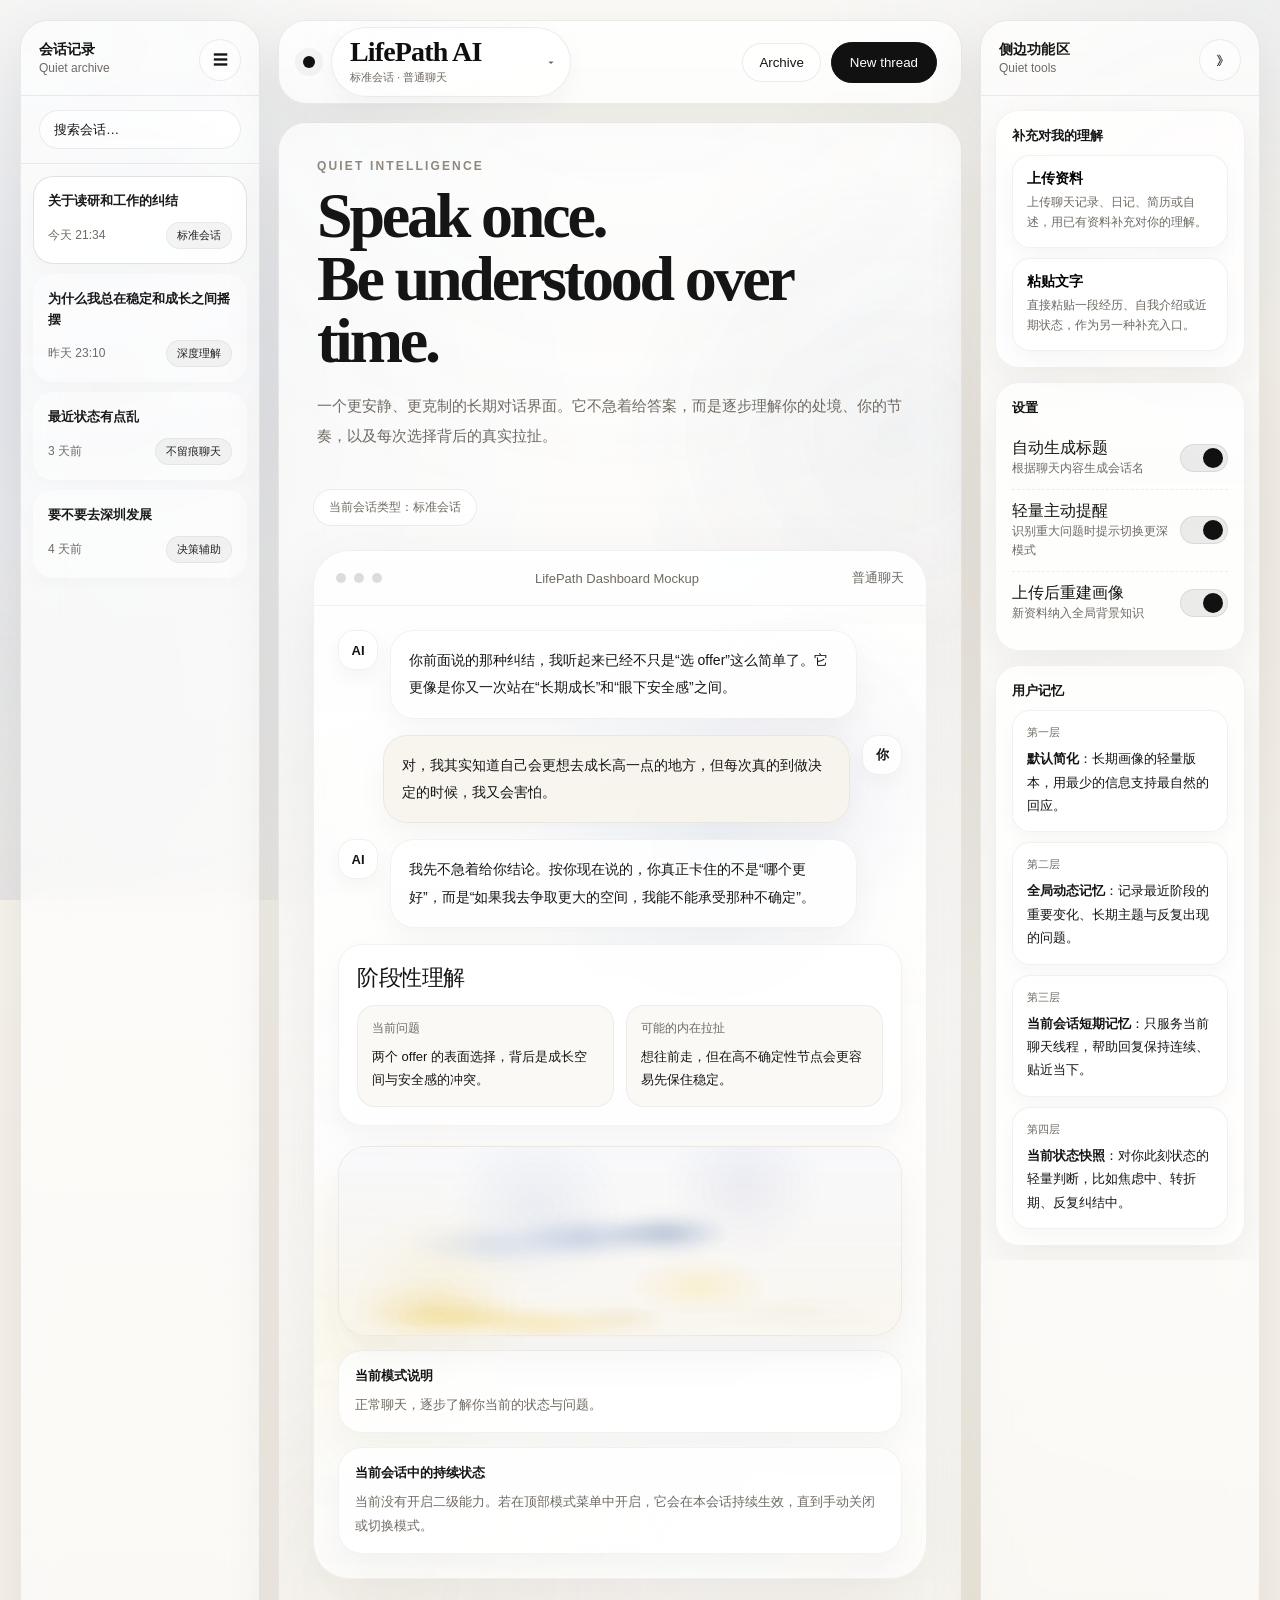
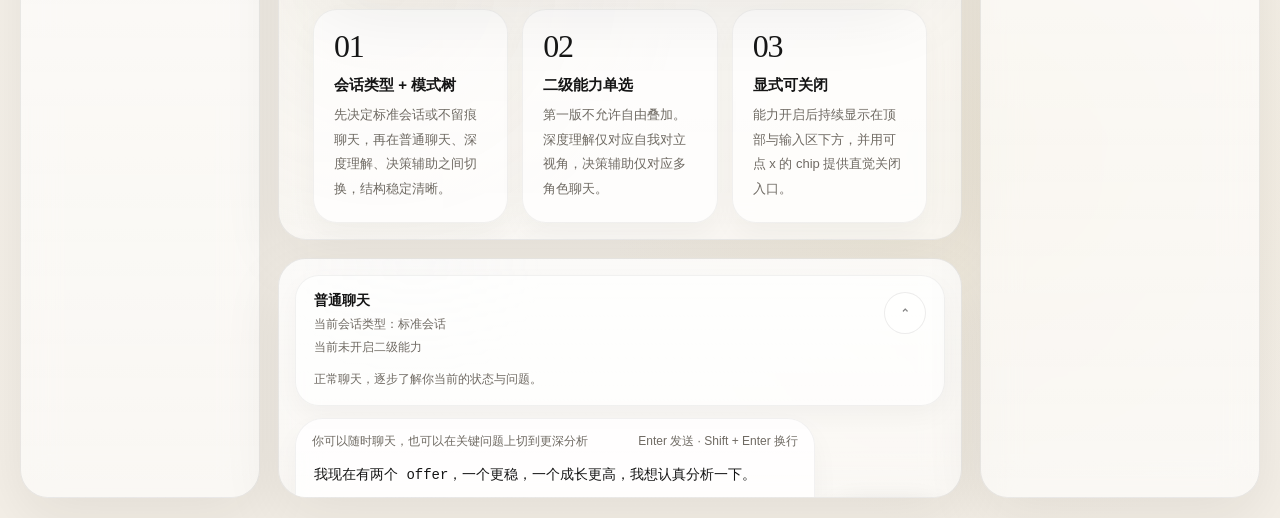
==== app/frontend/index.html @ a5a2caa4 "Initial commit" ====
<!DOCTYPE html>
<html lang="zh-CN">
<head>
  <meta charset="UTF-8" />
  <meta name="viewport" content="width=device-width, initial-scale=1.0" />
  <title>LifePath AI</title>
  <style>
    :root {
      --bg: #f7f4ee;
      --panel: rgba(255,255,255,0.74);
      --panel-strong: rgba(255,255,255,0.9);
      --line: rgba(24,24,24,0.08);
      --line-2: rgba(24,24,24,0.14);
      --text: #151515;
      --muted: #6f6a63;
      --muted-2: #8f887e;
      --shadow: 0 20px 60px rgba(28,22,13,0.08);
      --card-shadow: 0 14px 40px rgba(35,27,18,0.06);
      --radius-xl: 28px;
      --radius-lg: 22px;
      --radius-md: 18px;
      --maxw: 1440px;
    }
    * { box-sizing: border-box; }
    html, body {
      margin: 0;
      min-height: 100%;
      color: var(--text);
      background:
        radial-gradient(circle at 8% 18%, rgba(189, 198, 222, 0.42), transparent 24%),
        radial-gradient(circle at 84% 24%, rgba(214, 202, 186, 0.36), transparent 26%),
        radial-gradient(circle at 78% 82%, rgba(229, 213, 165, 0.18), transparent 20%),
        linear-gradient(180deg, #fbfaf7 0%, #f6f2eb 52%, #f4efe7 100%);
      font-family: Inter, "PingFang SC", "Microsoft YaHei", sans-serif;
      -webkit-font-smoothing: antialiased;
      text-rendering: optimizeLegibility;
    }
    body::before {
      content: "";
      position: fixed;
      inset: 0;
      pointer-events: none;
      background:
        radial-gradient(ellipse at left bottom, rgba(113, 132, 170, 0.12), transparent 30%),
        radial-gradient(ellipse at right top, rgba(144, 157, 181, 0.12), transparent 28%);
      z-index: 0;
    }
    .page {
      position: relative;
      z-index: 1;
      max-width: var(--maxw);
      margin: 0 auto;
      padding: 20px;
    }
    .app-shell {
      min-height: calc(100vh - 40px);
      display: grid;
      grid-template-columns: 270px minmax(0, 1fr) 320px;
      grid-template-rows: 84px minmax(0, 1fr) 240px;
      grid-template-areas:
        "left top right"
        "left main right"
        "left bottom right";
      gap: 18px;
      transition: filter 0.28s ease, transform 0.28s ease;
    }
    .app-shell.blurred {
      filter: blur(8px) saturate(0.95);
      transform: scale(0.992);
      pointer-events: none;
      user-select: none;
    }
    .panel {
      background: var(--panel);
      border: 1px solid var(--line);
      border-radius: var(--radius-xl);
      box-shadow: var(--shadow);
      backdrop-filter: blur(18px);
      -webkit-backdrop-filter: blur(18px);
      overflow: hidden;
    }
    .topbar {
      grid-area: top;
      display: flex;
      align-items: center;
      justify-content: space-between;
      padding: 0 24px;
      background:
        linear-gradient(180deg, rgba(255,255,255,0.82), rgba(255,255,255,0.64)),
        radial-gradient(circle at 20% 0%, rgba(203, 213, 231, 0.18), transparent 24%);
      overflow: visible;
    }
    .brand-wrap {
      display: flex;
      align-items: center;
      gap: 16px;
      min-width: 0;
    }
    .brand-dot {
      width: 12px;
      height: 12px;
      border-radius: 999px;
      background: #101010;
      box-shadow: 0 0 0 8px rgba(17,17,17,0.04);
      flex: 0 0 auto;
    }
    .header-actions {
      display: flex;
      align-items: center;
      gap: 10px;
    }
    .ghost-btn, .solid-btn, .icon-btn, .secondary-btn, .chip-btn, .type-btn {
      border: 1px solid var(--line);
      background: rgba(255,255,255,0.5);
      color: var(--text);
      border-radius: 999px;
      cursor: pointer;
      transition: 0.18s ease;
    }
    .ghost-btn:hover, .solid-btn:hover, .icon-btn:hover, .secondary-btn:hover, .chip-btn:hover, .type-btn:hover {
      transform: translateY(-1px);
      background: rgba(255,255,255,0.75);
      border-color: var(--line-2);
    }
    .ghost-btn, .secondary-btn { padding: 11px 16px; }
    .solid-btn {
      padding: 12px 18px;
      background: #111;
      color: #fff;
      border-color: #111;
    }
    .solid-btn:hover { background: #202020; border-color: #202020; }
    .icon-btn {
      width: 42px;
      height: 42px;
      font-size: 15px;
      display: inline-grid;
      place-items: center;
    }
    .mode-dropdown { position: relative; }
    .mode-trigger {
      min-width: 240px;
      max-width: 340px;
      min-height: 50px;
      padding: 10px 16px 10px 18px;
      border: 1px solid var(--line);
      background: rgba(255,255,255,0.65);
      color: var(--text);
      border-radius: 999px;
      cursor: pointer;
      display: inline-flex;
      align-items: center;
      justify-content: space-between;
      gap: 12px;
      transition: 0.18s ease;
      box-shadow: 0 8px 24px rgba(40, 31, 19, 0.04);
    }
    .mode-trigger:hover {
      background: rgba(255,255,255,0.82);
      border-color: var(--line-2);
    }
    .mode-trigger-text { min-width: 0; text-align: left; }
    .mode-trigger-title {
      font-family: "Iowan Old Style", "Palatino Linotype", "Times New Roman", serif;
      font-size: 28px;
      line-height: 1;
      letter-spacing: -0.03em;
      font-weight: 600;
      color: #0f0f0f;
    }
    .mode-trigger-sub {
      font-size: 11px;
      line-height: 1.45;
      color: var(--muted);
      margin-top: 4px;
      white-space: nowrap;
      overflow: hidden;
      text-overflow: ellipsis;
      max-width: 250px;
    }
    .mode-trigger .arrow {
      font-size: 12px;
      color: var(--muted);
      transition: transform 0.18s ease;
      flex: 0 0 auto;
    }
    .mode-dropdown.open .mode-trigger .arrow { transform: rotate(180deg); }
    .mode-menu {
      position: absolute;
      top: calc(100% + 12px);
      left: 0;
      width: 460px;
      background: rgba(252, 250, 245, 0.98);
      border: 1px solid rgba(24,24,24,0.09);
      border-radius: 26px;
      box-shadow: 0 24px 70px rgba(30, 24, 17, 0.14);
      display: none;
      padding: 10px;
      z-index: 80;
      backdrop-filter: blur(18px);
      -webkit-backdrop-filter: blur(18px);
    }
    .mode-dropdown.open .mode-menu { display: block; }
    .mode-menu-label {
      font-size: 14px;
      color: var(--muted-2);
      padding: 12px 16px 8px 16px;
      font-weight: 600;
    }
    .type-switch {
      display: grid;
      grid-template-columns: 1fr 1fr;
      gap: 8px;
      padding: 0 8px 8px 8px;
    }
    .type-btn {
      text-align: left;
      padding: 12px 14px;
      border-radius: 18px;
      background: rgba(255,255,255,0.68);
    }
    .type-btn.active {
      background: rgba(17,17,17,0.06);
      border-color: rgba(17,17,17,0.1);
    }
    .type-btn-title {
      font-size: 14px;
      font-weight: 700;
      margin-bottom: 4px;
    }
    .type-btn-desc {
      font-size: 12px;
      line-height: 1.6;
      color: var(--muted);
    }
    .privacy-rule-card {
      margin: 0 8px 8px 8px;
      padding: 12px 14px;
      border-radius: 18px;
      border: 1px solid rgba(17,17,17,0.06);
      background: rgba(255,255,255,0.68);
      display: none;
    }
    .privacy-rule-card.show { display: block; }
    .privacy-rule-title {
      font-size: 13px;
      font-weight: 700;
      margin-bottom: 8px;
    }
    .privacy-rule-list {
      display: grid;
      gap: 6px;
      font-size: 12px;
      color: var(--muted);
      line-height: 1.7;
    }
    .mode-primary-item {
      position: relative;
      border-radius: 20px;
      transition: background 0.16s ease;
    }
    .mode-primary-row {
      width: 100%;
      text-align: left;
      padding: 14px 16px;
      border: none;
      background: transparent;
      border-radius: 20px;
      cursor: pointer;
      transition: 0.16s ease;
      position: relative;
    }
    .mode-primary-row:hover,
    .mode-primary-item.open > .mode-primary-row,
    .mode-primary-item:hover > .mode-primary-row {
      background: rgba(17,17,17,0.045);
    }
    .mode-primary-item.active > .mode-primary-row {
      background: rgba(17,17,17,0.055);
    }
    .mode-primary-title {
      font-size: 18px;
      line-height: 1.35;
      font-weight: 600;
      letter-spacing: -0.01em;
      padding-right: 36px;
    }
    .mode-primary-desc {
      font-size: 12px;
      color: var(--muted);
      margin-top: 4px;
      line-height: 1.6;
      max-width: 250px;
    }
    .submenu-caret {
      position: absolute;
      right: 16px;
      top: 24px;
      color: var(--muted);
      font-size: 12px;
    }
    .mode-primary-item.active.no-capability > .mode-primary-row::after {
      content: "✓";
      position: absolute;
      right: 16px;
      top: 18px;
      font-size: 18px;
      font-weight: 700;
      color: #111;
    }
    .mode-submenu {
      position: absolute;
      left: calc(100% + 10px);
      top: 0;
      width: 280px;
      background: rgba(252, 250, 245, 0.98);
      border: 1px solid rgba(24,24,24,0.09);
      border-radius: 22px;
      box-shadow: 0 24px 60px rgba(30, 24, 17, 0.12);
      padding: 8px;
      display: none;
      z-index: 90;
    }
    .mode-primary-item.has-submenu:hover .mode-submenu,
    .mode-primary-item.has-submenu.open .mode-submenu {
      display: block;
    }
    .mode-submenu-head {
      padding: 10px 12px 8px 12px;
      font-size: 12px;
      color: var(--muted-2);
      font-weight: 600;
      letter-spacing: 0.04em;
      text-transform: uppercase;
    }
    .mode-subitem {
      width: 100%;
      text-align: left;
      padding: 12px 14px;
      border: none;
      background: transparent;
      border-radius: 16px;
      cursor: pointer;
      transition: 0.16s ease;
      position: relative;
    }
    .mode-subitem:hover { background: rgba(17,17,17,0.045); }
    .mode-subitem.active { background: rgba(17,17,17,0.055); }
    .mode-subitem.active::after {
      content: "✓";
      position: absolute;
      right: 12px;
      top: 12px;
      font-weight: 700;
    }
    .mode-subitem-title { font-size: 15px; font-weight: 600; padding-right: 24px; }
    .mode-subitem-desc { font-size: 12px; line-height: 1.6; color: var(--muted); margin-top: 4px; }
    .role-note {
      margin-top: 8px;
      padding: 8px 10px;
      border-radius: 14px;
      background: rgba(17,17,17,0.04);
      font-size: 11px;
      line-height: 1.6;
      color: var(--muted);
    }
    .leftbar {
      grid-area: left;
      display: flex;
      flex-direction: column;
      background:
        linear-gradient(180deg, rgba(255,255,255,0.78), rgba(255,255,255,0.54)),
        radial-gradient(circle at 10% 0%, rgba(199, 209, 228, 0.16), transparent 28%);
    }
    .left-head, .right-head {
      display: flex;
      align-items: center;
      justify-content: space-between;
      padding: 18px 18px 14px 18px;
      border-bottom: 1px solid var(--line);
    }
    .left-head-title, .right-head-title, .section-title {
      font-size: 14px;
      font-weight: 700;
      letter-spacing: 0.01em;
    }
    .mini { color: var(--muted); font-size: 12px; line-height: 1.6; }
    .left-tools {
      display: flex;
      gap: 8px;
      padding: 14px 18px;
      border-bottom: 1px solid var(--line);
    }
    .search {
      width: 100%;
      background: rgba(255,255,255,0.72);
      color: var(--text);
      border: 1px solid var(--line);
      border-radius: 999px;
      padding: 11px 14px;
      outline: none;
    }
    .conversations {
      overflow: auto;
      padding: 12px;
      display: flex;
      flex-direction: column;
      gap: 10px;
    }
    .conv-item {
      padding: 14px;
      border: 1px solid transparent;
      border-radius: 20px;
      background: rgba(255,255,255,0.42);
      cursor: pointer;
      transition: 0.18s ease;
      box-shadow: 0 6px 20px rgba(25, 20, 14, 0.02);
    }
    .conv-item:hover {
      background: rgba(255,255,255,0.72);
      border-color: var(--line);
    }
    .conv-item.active {
      border-color: rgba(17,17,17,0.12);
      background: rgba(255,255,255,0.9);
    }
    .conv-title { font-size: 13px; font-weight: 600; line-height: 1.6; color: #191919; }
    .conv-meta {
      margin-top: 10px;
      display: flex;
      justify-content: space-between;
      align-items: center;
      gap: 8px;
    }
    .tag {
      display: inline-flex;
      align-items: center;
      gap: 6px;
      padding: 5px 10px;
      border-radius: 999px;
      font-size: 11px;
      background: rgba(17,17,17,0.045);
      color: #202020;
      border: 1px solid rgba(17,17,17,0.05);
    }
    .main {
      grid-area: main;
      display: flex;
      flex-direction: column;
      min-height: 0;
      background:
        linear-gradient(180deg, rgba(255,255,255,0.74), rgba(255,255,255,0.52)),
        radial-gradient(circle at 50% -10%, rgba(197, 207, 224, 0.16), transparent 30%);
      position: relative;
    }
    .main::before {
      content: "";
      position: absolute;
      inset: 0;
      pointer-events: none;
      background:
        radial-gradient(circle at 15% 85%, rgba(213, 201, 165, 0.10), transparent 20%),
        radial-gradient(circle at 90% 18%, rgba(150, 168, 201, 0.10), transparent 18%);
      opacity: 0.9;
    }
    .chat-scroll {
      position: relative;
      z-index: 1;
      flex: 1;
      overflow: auto;
      padding: 30px 34px 16px 34px;
      display: flex;
      flex-direction: column;
      gap: 18px;
    }
    .hero-copy { margin-bottom: 10px; padding: 6px 4px 10px 4px; }
    .hero-eyebrow {
      font-size: 12px;
      letter-spacing: 0.18em;
      text-transform: uppercase;
      color: var(--muted-2);
      margin-bottom: 12px;
      font-weight: 600;
    }
    .hero-title {
      font-family: "Iowan Old Style", "Palatino Linotype", "Times New Roman", serif;
      font-size: clamp(40px, 5vw, 72px);
      line-height: 0.98;
      letter-spacing: -0.05em;
      margin: 0;
      font-weight: 600;
      max-width: 760px;
    }
    .hero-title span { display: block; }
    .hero-subtext {
      margin-top: 18px;
      max-width: 650px;
      font-size: 15px;
      line-height: 2;
      color: var(--muted);
    }
    .system-tip {
      align-self: flex-start;
      background: rgba(255,255,255,0.72);
      border: 1px solid var(--line);
      color: var(--muted);
      border-radius: 999px;
      padding: 9px 15px;
      font-size: 12px;
      backdrop-filter: blur(10px);
    }
    .capability-tip {
      display: none;
      align-items: center;
      justify-content: space-between;
      gap: 14px;
      width: min(860px, 100%);
      align-self: center;
      padding: 14px 16px;
      border-radius: 22px;
      border: 1px solid rgba(17,17,17,0.07);
      background: rgba(255,255,255,0.86);
      box-shadow: 0 14px 36px rgba(36, 29, 21, 0.05);
    }
    .capability-tip.show { display: flex; }
    .capability-tip-text { font-size: 13px; line-height: 1.8; color: var(--text); }
    .capability-tip-text strong { font-weight: 700; }
    .capability-tip-actions { display: flex; align-items: center; gap: 8px; flex: 0 0 auto; }
    .capability-chip {
      display: inline-flex;
      align-items: center;
      gap: 8px;
      padding: 8px 12px;
      border-radius: 999px;
      border: 1px solid rgba(17,17,17,0.08);
      background: rgba(255,255,255,0.88);
      font-size: 12px;
      color: var(--text);
    }
    .capability-chip button {
      border: none;
      background: transparent;
      cursor: pointer;
      font-size: 14px;
      padding: 0;
      line-height: 1;
      color: var(--muted);
    }
    .hero-showcase {
      margin-top: 6px;
      width: min(900px, 100%);
      align-self: center;
      border-radius: 36px;
      border: 1px solid rgba(17,17,17,0.06);
      background:
        linear-gradient(180deg, rgba(255,255,255,0.86), rgba(255,255,255,0.72)),
        linear-gradient(135deg, rgba(211, 219, 235, 0.16), rgba(233, 217, 173, 0.10));
      box-shadow: 0 28px 80px rgba(26, 19, 12, 0.08);
      overflow: hidden;
      position: relative;
    }
    .hero-showcase::before {
      content: "";
      position: absolute;
      inset: 0;
      pointer-events: none;
      background:
        radial-gradient(circle at 10% 75%, rgba(234, 215, 120, 0.18), transparent 18%),
        radial-gradient(circle at 65% 28%, rgba(165, 184, 214, 0.20), transparent 24%),
        radial-gradient(circle at 82% 20%, rgba(184, 167, 216, 0.12), transparent 16%);
      opacity: 0.8;
    }
    .showcase-header {
      position: relative;
      z-index: 1;
      display: flex;
      align-items: center;
      justify-content: space-between;
      padding: 18px 22px;
      border-bottom: 1px solid rgba(17,17,17,0.05);
      background: rgba(255,255,255,0.36);
    }
    .showcase-dots { display: flex; gap: 8px; }
    .showcase-dots span {
      width: 10px;
      height: 10px;
      border-radius: 999px;
      background: rgba(17,17,17,0.14);
    }
    .showcase-title { font-size: 13px; color: var(--muted); }
    .showcase-body {
      position: relative;
      z-index: 1;
      display: grid;
      grid-template-columns: 1.08fr 0.92fr;
      gap: 20px;
      padding: 24px;
      min-height: 400px;
    }
    .showcase-left { display: flex; flex-direction: column; gap: 16px; }
    .msg-row { display: flex; gap: 12px; max-width: 92%; }
    .msg-row.user { align-self: flex-end; flex-direction: row-reverse; }
    .avatar {
      width: 40px;
      height: 40px;
      border-radius: 16px;
      flex: 0 0 auto;
      display: grid;
      place-items: center;
      font-size: 13px;
      font-weight: 700;
      background: rgba(255,255,255,0.82);
      border: 1px solid rgba(17,17,17,0.06);
      box-shadow: 0 8px 20px rgba(30, 25, 19, 0.04);
    }
    .avatar.ai { background: rgba(255,255,255,0.94); }
    .bubble {
      padding: 16px 18px;
      border-radius: 24px;
      line-height: 1.95;
      font-size: 14px;
      border: 1px solid rgba(17,17,17,0.05);
      background: rgba(255,255,255,0.84);
      box-shadow: 0 12px 30px rgba(37, 28, 17, 0.04);
    }
    .msg-row.user .bubble { background: rgba(248, 245, 239, 0.95); }
    .mini-summary {
      border-radius: 24px;
      border: 1px solid rgba(17,17,17,0.05);
      background: rgba(255,255,255,0.82);
      padding: 18px;
      box-shadow: 0 12px 30px rgba(37, 28, 17, 0.04);
    }
    .mini-summary > div:first-child {
      font-family: "Iowan Old Style", "Palatino Linotype", "Times New Roman", serif;
      font-size: 22px;
      letter-spacing: -0.02em;
      margin-bottom: 8px;
    }
    .summary-grid {
      display: grid;
      grid-template-columns: 1fr 1fr;
      gap: 12px;
      margin-top: 12px;
    }
    .summary-item {
      border: 1px solid rgba(17,17,17,0.05);
      background: rgba(250,248,244,0.82);
      border-radius: 18px;
      padding: 14px;
    }
    .summary-item .k { color: var(--muted); font-size: 12px; margin-bottom: 8px; }
    .summary-item .v { font-size: 13px; line-height: 1.8; }
    .showcase-right { display: flex; flex-direction: column; gap: 14px; }
    .watercolor-card {
      min-height: 190px;
      border-radius: 28px;
      position: relative;
      overflow: hidden;
      border: 1px solid rgba(17,17,17,0.05);
      background:
        linear-gradient(180deg, rgba(245, 246, 250, 0.65), rgba(248, 243, 234, 0.72)),
        radial-gradient(circle at 72% 20%, rgba(182, 186, 217, 0.55), transparent 18%),
        radial-gradient(circle at 35% 32%, rgba(170, 190, 220, 0.52), transparent 22%),
        radial-gradient(circle at 18% 78%, rgba(238, 209, 110, 0.42), transparent 18%);
      box-shadow: 0 18px 40px rgba(34, 28, 21, 0.05);
    }
    .watercolor-card::before {
      content: "";
      position: absolute;
      inset: 0;
      background:
        radial-gradient(ellipse at 58% 46%, rgba(125, 149, 188, 0.58), transparent 14%),
        radial-gradient(ellipse at 44% 48%, rgba(150, 171, 208, 0.52), transparent 16%),
        radial-gradient(ellipse at 28% 52%, rgba(177, 195, 225, 0.42), transparent 16%),
        radial-gradient(ellipse at 64% 74%, rgba(244, 220, 130, 0.34), transparent 14%),
        radial-gradient(ellipse at 16% 86%, rgba(235, 204, 93, 0.28), transparent 12%);
      opacity: 0.95;
      filter: blur(6px);
    }
    .watercolor-card::after {
      content: "";
      position: absolute;
      left: -4%;
      right: -4%;
      bottom: -6%;
      height: 48%;
      background:
        radial-gradient(ellipse at 24% 68%, rgba(239, 207, 93, 0.60), transparent 14%),
        radial-gradient(ellipse at 38% 76%, rgba(242, 212, 115, 0.55), transparent 15%),
        radial-gradient(ellipse at 50% 70%, rgba(214, 191, 107, 0.34), transparent 12%),
        radial-gradient(ellipse at 78% 62%, rgba(194, 201, 140, 0.16), transparent 15%);
      filter: blur(7px);
      opacity: 0.9;
    }
    .side-card {
      border-radius: 24px;
      border: 1px solid rgba(17,17,17,0.05);
      background: rgba(255,255,255,0.76);
      padding: 16px;
      box-shadow: 0 14px 34px rgba(36, 29, 21, 0.04);
    }
    .side-card-title { font-size: 13px; font-weight: 700; margin-bottom: 8px; }
    .side-card p { margin: 0; font-size: 13px; color: var(--muted); line-height: 1.8; }
    .feature-strip {
      margin-top: 12px;
      display: grid;
      grid-template-columns: repeat(3, 1fr);
      gap: 14px;
    }
    .feature-card {
      border-radius: 24px;
      padding: 20px;
      border: 1px solid rgba(17,17,17,0.05);
      background: rgba(255,255,255,0.7);
      box-shadow: 0 12px 28px rgba(36, 29, 21, 0.04);
    }
    .feature-no {
      font-family: "Iowan Old Style", "Palatino Linotype", "Times New Roman", serif;
      font-size: 32px;
      line-height: 1;
      letter-spacing: -0.04em;
      margin-bottom: 14px;
      color: #171717;
    }
    .feature-title { font-size: 15px; font-weight: 700; margin-bottom: 8px; }
    .feature-text { font-size: 13px; line-height: 1.9; color: var(--muted); }
    .bottom {
      grid-area: bottom;
      display: flex;
      flex-direction: column;
      justify-content: space-between;
      gap: 12px;
      background:
        linear-gradient(180deg, rgba(255,255,255,0.76), rgba(255,255,255,0.56)),
        radial-gradient(circle at 20% 0%, rgba(204, 214, 231, 0.16), transparent 22%);
      padding: 16px;
    }
    .mode-panel {
      border: 1px solid rgba(17,17,17,0.05);
      border-radius: 24px;
      background: rgba(255,255,255,0.68);
      padding: 16px 18px;
      box-shadow: 0 10px 26px rgba(36, 29, 21, 0.04);
    }
    .mode-head {
      display: flex;
      align-items: flex-start;
      justify-content: space-between;
      gap: 12px;
    }
    .mode-status-stack { display: flex; flex-direction: column; gap: 6px; }
    .mode-secondary-line { font-size: 12px; color: var(--muted); }
    .mode-chip-row {
      display: flex;
      flex-wrap: wrap;
      gap: 8px;
      margin-top: 2px;
    }
    .input-panel {
      display: grid;
      grid-template-columns: 1fr auto;
      gap: 12px;
      align-items: end;
    }
    .input-wrap {
      border: 1px solid rgba(17,17,17,0.05);
      border-radius: 28px;
      background: rgba(255,255,255,0.82);
      padding: 14px 16px 12px 16px;
      box-shadow: 0 12px 28px rgba(36, 29, 21, 0.04);
    }
    .input-toolbar {
      display: flex;
      justify-content: space-between;
      align-items: center;
      color: var(--muted);
      font-size: 12px;
      margin-bottom: 10px;
      gap: 12px;
    }
    .textarea {
      width: 100%;
      min-height: 78px;
      max-height: 180px;
      resize: vertical;
      border: none;
      outline: none;
      background: transparent;
      color: var(--text);
      line-height: 1.95;
      font-size: 14px;
    }
    .input-capability-row {
      display: none;
      align-items: center;
      gap: 8px;
      flex-wrap: wrap;
      margin-top: 10px;
      padding-top: 10px;
      border-top: 1px dashed rgba(17,17,17,0.08);
    }
    .input-capability-row.show { display: flex; }
    .send-btn {
      min-width: 118px;
      height: 56px;
      border-radius: 999px;
      border: 1px solid #111;
      background: #111;
      color: #fff;
      cursor: pointer;
      transition: 0.18s ease;
      box-shadow: 0 10px 30px rgba(17, 17, 17, 0.14);
    }
    .send-btn:hover { background: #202020; border-color: #202020; transform: translateY(-1px); }
    .rightbar {
      grid-area: right;
      display: flex;
      flex-direction: column;
      min-height: 0;
      background:
        linear-gradient(180deg, rgba(255,255,255,0.78), rgba(255,255,255,0.56)),
        radial-gradient(circle at 82% 10%, rgba(210, 200, 180, 0.18), transparent 22%);
    }
    .right-scroll {
      overflow: auto;
      padding: 14px;
      display: flex;
      flex-direction: column;
      gap: 14px;
    }
    .card {
      border: 1px solid rgba(17,17,17,0.05);
      border-radius: 24px;
      background: rgba(255,255,255,0.72);
      padding: 16px;
      box-shadow: var(--card-shadow);
    }
    .card-title { font-size: 13px; font-weight: 700; margin-bottom: 10px; }
    .entry-grid { display: grid; gap: 10px; }
    .entry-btn, .memory-block {
      width: 100%;
      text-align: left;
      border: 1px solid rgba(17,17,17,0.06);
      background: rgba(255,255,255,0.84);
      border-radius: 18px;
      padding: 14px;
      cursor: pointer;
      transition: 0.18s ease;
      box-shadow: 0 8px 20px rgba(35, 27, 18, 0.03);
    }
    .entry-btn:hover, .memory-block:hover {
      transform: translateY(-1px);
      background: rgba(255,255,255,0.96);
      border-color: rgba(17,17,17,0.1);
    }
    .entry-btn-title { font-size: 14px; font-weight: 700; margin-bottom: 4px; }
    .entry-btn-desc { font-size: 12px; line-height: 1.7; color: var(--muted); }
    .memory-list { display: flex; flex-direction: column; gap: 10px; }
    .memory-block .m-k { color: var(--muted); font-size: 11px; margin-bottom: 7px; }
    .memory-block .m-v { font-size: 13px; line-height: 1.8; color: var(--text); }
    .setting-row {
      display: flex;
      align-items: center;
      justify-content: space-between;
      gap: 12px;
      padding: 11px 0;
      border-bottom: 1px dashed rgba(17,17,17,0.07);
    }
    .setting-row:last-child { border-bottom: none; }
    .toggle {
      width: 48px;
      height: 28px;
      background: rgba(17,17,17,0.08);
      border: 1px solid rgba(17,17,17,0.08);
      border-radius: 999px;
      position: relative;
      flex: 0 0 auto;
    }
    .toggle::after {
      content: "";
      position: absolute;
      top: 3px;
      left: 22px;
      width: 20px;
      height: 20px;
      border-radius: 999px;
      background: #111;
    }
    .overlay {
      position: fixed;
      inset: 0;
      z-index: 120;
      display: none;
      align-items: flex-start;
      justify-content: center;
      padding: 56px 24px 24px;
      background: rgba(248, 244, 236, 0.26);
      backdrop-filter: blur(2px);
      -webkit-backdrop-filter: blur(2px);
    }
    .overlay.show { display: flex; }
    .memory-modal {
      width: min(980px, 100%);
      min-height: 420px;
      max-height: calc(100vh - 100px);
      overflow: auto;
      border-radius: 32px;
      border: 1px solid rgba(17,17,17,0.08);
      background:
        linear-gradient(180deg, rgba(255,255,255,0.94), rgba(255,255,255,0.88)),
        radial-gradient(circle at 80% 16%, rgba(189, 199, 223, 0.18), transparent 20%);
      box-shadow: 0 36px 110px rgba(31, 24, 16, 0.18);
      padding: 24px 24px 26px;
      position: relative;
      animation: riseIn 0.24s ease;
    }
    @keyframes riseIn {
      from { opacity: 0; transform: translateY(18px) scale(0.985); }
      to { opacity: 1; transform: translateY(0) scale(1); }
    }
    .memory-modal-head {
      display: flex;
      align-items: flex-start;
      justify-content: space-between;
      gap: 16px;
      margin-bottom: 18px;
    }
    .memory-modal-kicker {
      font-size: 12px;
      color: var(--muted-2);
      letter-spacing: 0.16em;
      text-transform: uppercase;
      margin-bottom: 8px;
      font-weight: 600;
    }
    .memory-modal-title {
      font-family: "Iowan Old Style", "Palatino Linotype", "Times New Roman", serif;
      font-size: 38px;
      line-height: 1;
      letter-spacing: -0.04em;
      margin: 0;
      font-weight: 600;
    }
    .memory-modal-desc {
      margin-top: 10px;
      color: var(--muted);
      font-size: 14px;
      line-height: 1.9;
      max-width: 720px;
    }
    .memory-close {
      width: 42px;
      height: 42px;
      border-radius: 999px;
      border: 1px solid rgba(17,17,17,0.08);
      background: rgba(255,255,255,0.84);
      cursor: pointer;
      font-size: 18px;
      line-height: 1;
      flex: 0 0 auto;
      transition: 0.18s ease;
    }
    .memory-close:hover { background: #fff; transform: translateY(-1px); }
    .memory-modal-grid {
      display: grid;
      grid-template-columns: 1.1fr 0.9fr;
      gap: 18px;
      margin-top: 18px;
    }
    .memory-modal-card {
      border: 1px solid rgba(17,17,17,0.06);
      border-radius: 24px;
      background: rgba(255,255,255,0.74);
      padding: 18px;
      box-shadow: 0 12px 30px rgba(35, 27, 18, 0.04);
    }
    .memory-modal-card-title { font-size: 14px; font-weight: 700; margin-bottom: 10px; }
    .memory-points, .memory-timeline { display: flex; flex-direction: column; gap: 10px; }
    .memory-point {
      padding: 12px 14px;
      border-radius: 16px;
      background: rgba(250,248,244,0.92);
      border: 1px solid rgba(17,17,17,0.05);
      font-size: 13px;
      line-height: 1.8;
    }
    .timeline-item {
      position: relative;
      padding-left: 18px;
      font-size: 13px;
      line-height: 1.8;
      color: var(--text);
    }
    .timeline-item::before {
      content: "";
      position: absolute;
      left: 0;
      top: 0.65em;
      width: 8px;
      height: 8px;
      border-radius: 999px;
      background: #111;
    }
    .memory-tags { display: flex; flex-wrap: wrap; gap: 8px; margin-top: 12px; }
    .memory-tag {
      padding: 7px 10px;
      border-radius: 999px;
      font-size: 12px;
      background: rgba(17,17,17,0.05);
      border: 1px solid rgba(17,17,17,0.05);
    }
    @media (max-width: 1320px) {
      .app-shell { grid-template-columns: 240px minmax(0, 1fr) 280px; }
      .showcase-body, .memory-modal-grid { grid-template-columns: 1fr; }
      .mode-menu { width: 380px; }
      .mode-submenu { left: auto; right: 0; top: calc(100% + 8px); }
      .mode-primary-item.has-submenu:hover .mode-submenu,
      .mode-primary-item.has-submenu.open .mode-submenu { display: block; }
    }
    @media (max-width: 1080px) {
      .app-shell {
        grid-template-columns: 88px minmax(0, 1fr);
        grid-template-rows: 84px minmax(0, 1fr) 260px;
        grid-template-areas:
          "left top"
          "left main"
          "left bottom";
      }
      .rightbar { display: none; }
      .left-head-title, .conv-title, .mini, .search, .conv-meta span { display: none; }
      .left-tools { justify-content: center; }
      .conversations { padding: 8px; }
      .conv-item { padding: 10px; }
      .conv-meta { justify-content: center; }
      .topbar { padding: 0 16px; }
      .mode-trigger { min-width: 200px; max-width: 240px; }
      .mode-menu { width: 320px; }
      .mode-submenu { position: static; width: 100%; margin-top: 8px; }
      .hero-title { font-size: 44px; }
      .feature-strip { grid-template-columns: 1fr; }
      .summary-grid { grid-template-columns: 1fr; }
      .capability-tip { flex-direction: column; align-items: flex-start; }
    }
    @media (max-width: 760px) {
      .page { padding: 12px; }
      .app-shell { gap: 12px; }
      .brand-dot { display: none; }
      .mode-trigger { min-width: 170px; max-width: 220px; min-height: 44px; }
      .mode-trigger-title { font-size: 24px; }
      .mode-menu { width: 280px; left: auto; right: 0; }
      .chat-scroll { padding: 20px 18px 14px 18px; }
      .hero-title { font-size: 38px; }
      .input-panel { grid-template-columns: 1fr; }
      .send-btn { width: 100%; }
      .overlay { padding: 20px 12px 12px; }
      .memory-modal { padding: 18px; border-radius: 24px; }
      .memory-modal-title { font-size: 30px; }
      .mode-trigger-sub { display: none; }
    }
  </style>
</head>
<body>
  <div class="page">
    <div class="app-shell" id="appShell">
      <aside class="leftbar panel">
        <div class="left-head">
          <div>
            <div class="left-head-title">会话记录</div>
            <div class="mini">Quiet archive</div>
          </div>
          <button class="icon-btn" title="折叠">☰</button>
        </div>

        <div class="left-tools">
          <input class="search" value="搜索会话…" />
        </div>

        <div class="conversations">
          <div class="conv-item active">
            <div class="conv-title">关于读研和工作的纠结</div>
            <div class="conv-meta">
              <span class="mini">今天 21:34</span>
              <span class="tag">标准会话</span>
            </div>
          </div>

          <div class="conv-item">
            <div class="conv-title">为什么我总在稳定和成长之间摇摆</div>
            <div class="conv-meta">
              <span class="mini">昨天 23:10</span>
              <span class="tag">深度理解</span>
            </div>
          </div>

          <div class="conv-item">
            <div class="conv-title">最近状态有点乱</div>
            <div class="conv-meta">
              <span class="mini">3 天前</span>
              <span class="tag">不留痕聊天</span>
            </div>
          </div>

          <div class="conv-item">
            <div class="conv-title">要不要去深圳发展</div>
            <div class="conv-meta">
              <span class="mini">4 天前</span>
              <span class="tag">决策辅助</span>
            </div>
          </div>
        </div>
      </aside>

      <header class="topbar panel">
        <div class="brand-wrap">
          <div class="brand-dot"></div>
          <div class="mode-dropdown" id="modeDropdown">
            <button class="mode-trigger" id="modeTrigger" type="button">
              <div class="mode-trigger-text">
                <div class="mode-trigger-title">LifePath AI</div>
                <div class="mode-trigger-sub" id="modeTriggerSub">标准会话 · 普通聊天</div>
              </div>
              <span class="arrow">▾</span>
            </button>

            <div class="mode-menu">
              <div class="mode-menu-label">会话类型</div>
              <div class="type-switch">
                <button class="type-btn active" type="button" data-session-type="标准会话">
                  <div class="type-btn-title">标准会话</div>
                  <div class="type-btn-desc">正常读取与写回长期理解。</div>
                </button>
                <button class="type-btn" type="button" data-session-type="不留痕聊天">
                  <div class="type-btn-title">不留痕聊天</div>
                  <div class="type-btn-desc">读取已有理解，但不写回任何长期记忆。</div>
                </button>
              </div>

              <div class="privacy-rule-card" id="privacyRuleCard">
                <div class="privacy-rule-title">不留痕聊天规则</div>
                <div class="privacy-rule-list">
                  <div>• 读取已有理解</div>
                  <div>• 可使用全部主模式和二级能力</div>
                  <div>• 不写回任何长期记忆</div>
                </div>
              </div>

              <div class="mode-menu-label">主模式</div>

              <div class="mode-primary-item no-submenu" data-primary="普通聊天">
                <button class="mode-primary-row" type="button" data-primary-select="普通聊天">
                  <div class="mode-primary-title">普通聊天</div>
                  <div class="mode-primary-desc">默认对话模式，保持自然、轻量、持续的理解。</div>
                </button>
              </div>

              <div class="mode-primary-item has-submenu" data-primary="深度理解">
                <button class="mode-primary-row" type="button" data-primary-select="深度理解">
                  <div class="mode-primary-title">深度理解</div>
                  <div class="mode-primary-desc">适合复杂问题、内在冲突与更深入的拆解过程。</div>
                  <span class="submenu-caret">›</span>
                </button>
                <div class="mode-submenu">
                  <div class="mode-submenu-head">二级能力</div>
                  <button class="mode-subitem" type="button" data-capability="自我对立视角" data-parent="深度理解">
                    <div class="mode-subitem-title">自我对立视角</div>
                    <div class="mode-subitem-desc">从你内在相反立场切入，帮助看见拉扯与未说出口的矛盾。</div>
                  </button>
                </div>
              </div>

              <div class="mode-primary-item has-submenu" data-primary="决策辅助">
                <button class="mode-primary-row" type="button" data-primary-select="决策辅助">
                  <div class="mode-primary-title">决策辅助</div>
                  <div class="mode-primary-desc">适合比较路径、分析选项、拆解决策中的代价与收益。</div>
                  <span class="submenu-caret">›</span>
                </button>
                <div class="mode-submenu">
                  <div class="mode-submenu-head">二级能力</div>
                  <button class="mode-subitem" type="button" data-capability="多角色聊天" data-parent="决策辅助">
                    <div class="mode-subitem-title">多角色聊天</div>
                    <div class="mode-subitem-desc">让不同角色立场并行发声，帮助你看清每条路径的真实张力。</div>
                    <div class="role-note">内含角色：未来视角</div>
                  </button>
                </div>
              </div>
            </div>
          </div>
        </div>

        <div class="header-actions">
          <button class="ghost-btn">Archive</button>
          <button class="solid-btn">New thread</button>
        </div>
      </header>

      <main class="main panel">
        <div class="chat-scroll">
          <section class="hero-copy">
            <div class="hero-eyebrow">Quiet intelligence</div>
            <h1 class="hero-title">
              <span>Speak once.</span>
              <span>Be understood over time.</span>
            </h1>
            <div class="hero-subtext">
              一个更安静、更克制的长期对话界面。它不急着给答案，而是逐步理解你的处境、你的节奏，以及每次选择背后的真实拉扯。
            </div>
          </section>

          <div class="system-tip" id="sessionTypeTip">当前会话类型：标准会话</div>

          <div class="capability-tip" id="capabilityTip">
            <div class="capability-tip-text" id="capabilityTipText"></div>
            <div class="capability-tip-actions" id="capabilityTipActions"></div>
          </div>

          <section class="hero-showcase">
            <div class="showcase-header">
              <div class="showcase-dots">
                <span></span><span></span><span></span>
              </div>
              <div class="showcase-title">LifePath Dashboard Mockup</div>
              <div class="showcase-title" id="currentModeBadge">普通聊天</div>
            </div>

            <div class="showcase-body">
              <div class="showcase-left">
                <div class="msg-row">
                  <div class="avatar ai">AI</div>
                  <div class="bubble">
                    你前面说的那种纠结，我听起来已经不只是“选 offer”这么简单了。它更像是你又一次站在“长期成长”和“眼下安全感”之间。
                  </div>
                </div>

                <div class="msg-row user">
                  <div class="avatar">你</div>
                  <div class="bubble">
                    对，我其实知道自己会更想去成长高一点的地方，但每次真的到做决定的时候，我又会害怕。
                  </div>
                </div>

                <div class="msg-row">
                  <div class="avatar ai">AI</div>
                  <div class="bubble">
                    我先不急着给你结论。按你现在说的，你真正卡住的不是“哪个更好”，而是“如果我去争取更大的空间，我能不能承受那种不确定”。
                  </div>
                </div>

                <div class="mini-summary">
                  <div>阶段性理解</div>
                  <div class="summary-grid">
                    <div class="summary-item">
                      <div class="k">当前问题</div>
                      <div class="v">两个 offer 的表面选择，背后是成长空间与安全感的冲突。</div>
                    </div>
                    <div class="summary-item">
                      <div class="k">可能的内在拉扯</div>
                      <div class="v">想往前走，但在高不确定性节点会更容易先保住稳定。</div>
                    </div>
                  </div>
                </div>
              </div>

              <div class="showcase-right">
                <div class="watercolor-card"></div>

                <div class="side-card">
                  <div class="side-card-title">当前模式说明</div>
                  <p id="currentModeDesc">正常聊天，逐步了解你当前的状态与问题。</p>
                </div>

                <div class="side-card">
                  <div class="side-card-title">当前会话中的持续状态</div>
                  <p id="capabilityPersistentDesc">当前没有开启二级能力。若在顶部模式菜单中开启，它会在本会话持续生效，直到手动关闭或切换模式。</p>
                </div>
              </div>
            </div>
          </section>

          <section class="feature-strip">
            <div class="feature-card">
              <div class="feature-no">01</div>
              <div class="feature-title">会话类型 + 模式树</div>
              <div class="feature-text">先决定标准会话或不留痕聊天，再在普通聊天、深度理解、决策辅助之间切换，结构稳定清晰。</div>
            </div>

            <div class="feature-card">
              <div class="feature-no">02</div>
              <div class="feature-title">二级能力单选</div>
              <div class="feature-text">第一版不允许自由叠加。深度理解仅对应自我对立视角，决策辅助仅对应多角色聊天。</div>
            </div>

            <div class="feature-card">
              <div class="feature-no">03</div>
              <div class="feature-title">显式可关闭</div>
              <div class="feature-text">能力开启后持续显示在顶部与输入区下方，并用可点 x 的 chip 提供直觉关闭入口。</div>
            </div>
          </section>
        </div>
      </main>

      <section class="bottom panel">
        <div class="mode-panel">
          <div class="mode-head">
            <div class="mode-status-stack">
              <div class="section-title" id="currentModeTitle">普通聊天</div>
              <div class="mode-secondary-line" id="currentSessionLine">当前会话类型：标准会话</div>
              <div class="mode-secondary-line" id="currentModeSecondaryLine">当前未开启二级能力</div>
              <div class="mode-chip-row" id="topModeChipRow"></div>
              <div class="mini" id="currentModeMiniDesc">正常聊天，逐步了解你当前的状态与问题。</div>
            </div>
            <button class="icon-btn" title="折叠">⌃</button>
          </div>
        </div>

        <div class="input-panel">
          <div class="input-wrap">
            <div class="input-toolbar">
              <span>你可以随时聊天，也可以在关键问题上切到更深分析</span>
              <span>Enter 发送 · Shift + Enter 换行</span>
            </div>
            <textarea class="textarea">我现在有两个 offer，一个更稳，一个成长更高，我想认真分析一下。</textarea>
            <div class="input-capability-row" id="inputCapabilityRow"></div>
          </div>
          <button class="send-btn">发送</button>
        </div>
      </section>

      <aside class="rightbar panel">
        <div class="right-head">
          <div>
            <div class="right-head-title">侧边功能区</div>
            <div class="mini">Quiet tools</div>
          </div>
          <button class="icon-btn" title="折叠">⟫</button>
        </div>

        <div class="right-scroll">
          <div class="card">
            <div class="card-title">补充对我的理解</div>
            <div class="entry-grid">
              <button class="entry-btn" id="addUnderstandingBtn">
                <div class="entry-btn-title">上传资料</div>
                <div class="entry-btn-desc">上传聊天记录、日记、简历或自述，用已有资料补充对你的理解。</div>
              </button>
              <button class="entry-btn" id="pasteUnderstandingBtn">
                <div class="entry-btn-title">粘贴文字</div>
                <div class="entry-btn-desc">直接粘贴一段经历、自我介绍或近期状态，作为另一种补充入口。</div>
              </button>
            </div>
          </div>

          <div class="card">
            <div class="card-title">设置</div>
            <div class="setting-row">
              <div>
                <div>自动生成标题</div>
                <div class="mini">根据聊天内容生成会话名</div>
              </div>
              <div class="toggle"></div>
            </div>
            <div class="setting-row">
              <div>
                <div>轻量主动提醒</div>
                <div class="mini">识别重大问题时提示切换更深模式</div>
              </div>
              <div class="toggle"></div>
            </div>
            <div class="setting-row">
              <div>
                <div>上传后重建画像</div>
                <div class="mini">新资料纳入全局背景知识</div>
              </div>
              <div class="toggle"></div>
            </div>
          </div>

          <div class="card">
            <div class="card-title">用户记忆</div>
            <div class="memory-list">
              <button class="memory-block" data-memory-title="默认简化" data-memory-kicker="Memory Layer 01" data-memory-desc="默认简化是对你长期画像的轻量表达。它不会铺开全部细节，而是把最稳定、最常被用到的理解压缩成简短可调用的版本。" data-memory-points='["表达风格偏克制，愿意慢慢讲清楚真正的顾虑。","做选择时会同时看长期成长和现实安全感。","不喜欢过度被推动，更接受被陪着拆解问题。"]' data-memory-tags='["轻量调用","稳定画像","默认展示"]' data-memory-timeline='["用于大多数普通对话的快速上下文。","优先保持简洁，避免让系统反应显得太重。"]'>
                <div class="m-k">第一层</div>
                <div class="m-v"><strong>默认简化</strong>：长期画像的轻量版本，用最少的信息支持最自然的回应。</div>
              </button>

              <button class="memory-block" data-memory-title="全局动态记忆" data-memory-kicker="Memory Layer 02" data-memory-desc="全局动态记忆保存最近几周到几个月内持续变化的重要主题。它反映你正处于什么阶段、哪些问题反复出现、哪些判断正在变化。" data-memory-points='["最近持续围绕读研、工作与城市选择做比较。","稳定感与成长空间的冲突是阶段性主线。","你更愿意在充分理解自己后再做决定，而不是被立即推动。","近期对长期路径的敏感度提高，容易在关键节点反复确认。"]' data-memory-tags='["近期阶段","变化主题","跨会话延续","会更新"]' data-memory-timeline='["近两周：多次提到成长机会与安全感的权衡。","近一月：开始更认真看待长期路径，而不是只看眼前结果。","当前阶段：对重要决定的后果感更强，也更需要温和陪伴。"]'>
                <div class="m-k">第二层</div>
                <div class="m-v"><strong>全局动态记忆</strong>：记录最近阶段的重要变化、长期主题与反复出现的问题。</div>
              </button>

              <button class="memory-block" data-memory-title="当前会话短期记忆" data-memory-kicker="Memory Layer 03" data-memory-desc="当前会话短期记忆只属于这条聊天线程。它保留刚刚说过的上下文、当下的重点问题以及这轮对话形成的临时结论。" data-memory-points='["本轮对话聚焦在两个 offer 的比较。","你已经承认自己更想去成长性更高的地方。","真正卡住的不是信息不够，而是对不确定性的承受问题。"]' data-memory-tags='["线程内记忆","临时上下文","本轮状态"]' data-memory-timeline='["开头：表达两个 offer 的差异。","中段：识别真正卡点是不确定性。","当前：希望继续拆解自己在怕什么。"]'>
                <div class="m-k">第三层</div>
                <div class="m-v"><strong>当前会话短期记忆</strong>：只服务当前聊天线程，帮助回复保持连续、贴近当下。</div>
              </button>

              <button class="memory-block" data-memory-title="当前状态快照" data-memory-kicker="Memory Layer 04" data-memory-desc="当前状态快照是一种轻量判断。它不等于长期画像，而是标记你此刻更接近怎样的心理状态或阶段氛围。" data-memory-points='["当前更像处于重要转折期。","表面平静，但内在有明显拉扯。","适合慢节奏分析，不适合被催促做决定。"]' data-memory-tags='["轻量判断","此刻状态","即时参考"]' data-memory-timeline='["当前标签：转折期。","辅助作用：帮助系统决定回应节奏与语气。"]'>
                <div class="m-k">第四层</div>
                <div class="m-v"><strong>当前状态快照</strong>：对你此刻状态的轻量判断，比如焦虑中、转折期、反复纠结中。</div>
              </button>
            </div>
          </div>
        </div>
      </aside>
    </div>
  </div>

  <div class="overlay" id="memoryOverlay">
    <div class="memory-modal" id="memoryModal" role="dialog" aria-modal="true" aria-labelledby="memoryModalTitle">
      <div class="memory-modal-head">
        <div>
          <div class="memory-modal-kicker" id="memoryModalKicker">Memory Layer</div>
          <h2 class="memory-modal-title" id="memoryModalTitle">全局动态记忆</h2>
          <div class="memory-modal-desc" id="memoryModalDesc">这里显示该记忆层的详细信息。</div>
        </div>
        <button class="memory-close" id="memoryCloseBtn" aria-label="关闭">×</button>
      </div>

      <div class="memory-modal-grid">
        <div class="memory-modal-card">
          <div class="memory-modal-card-title">当前内容</div>
          <div class="memory-points" id="memoryPoints"></div>
        </div>

        <div style="display:flex; flex-direction:column; gap:18px;">
          <div class="memory-modal-card">
            <div class="memory-modal-card-title">时间线 / 使用方式</div>
            <div class="memory-timeline" id="memoryTimeline"></div>
          </div>

          <div class="memory-modal-card">
            <div class="memory-modal-card-title">标签</div>
            <div class="memory-tags" id="memoryTags"></div>
          </div>
        </div>
      </div>
    </div>
  </div>

  <input type="file" id="hiddenFileInput" style="display:none;" multiple />

  <script src="/static/app.js"></script>
</body>
</html>
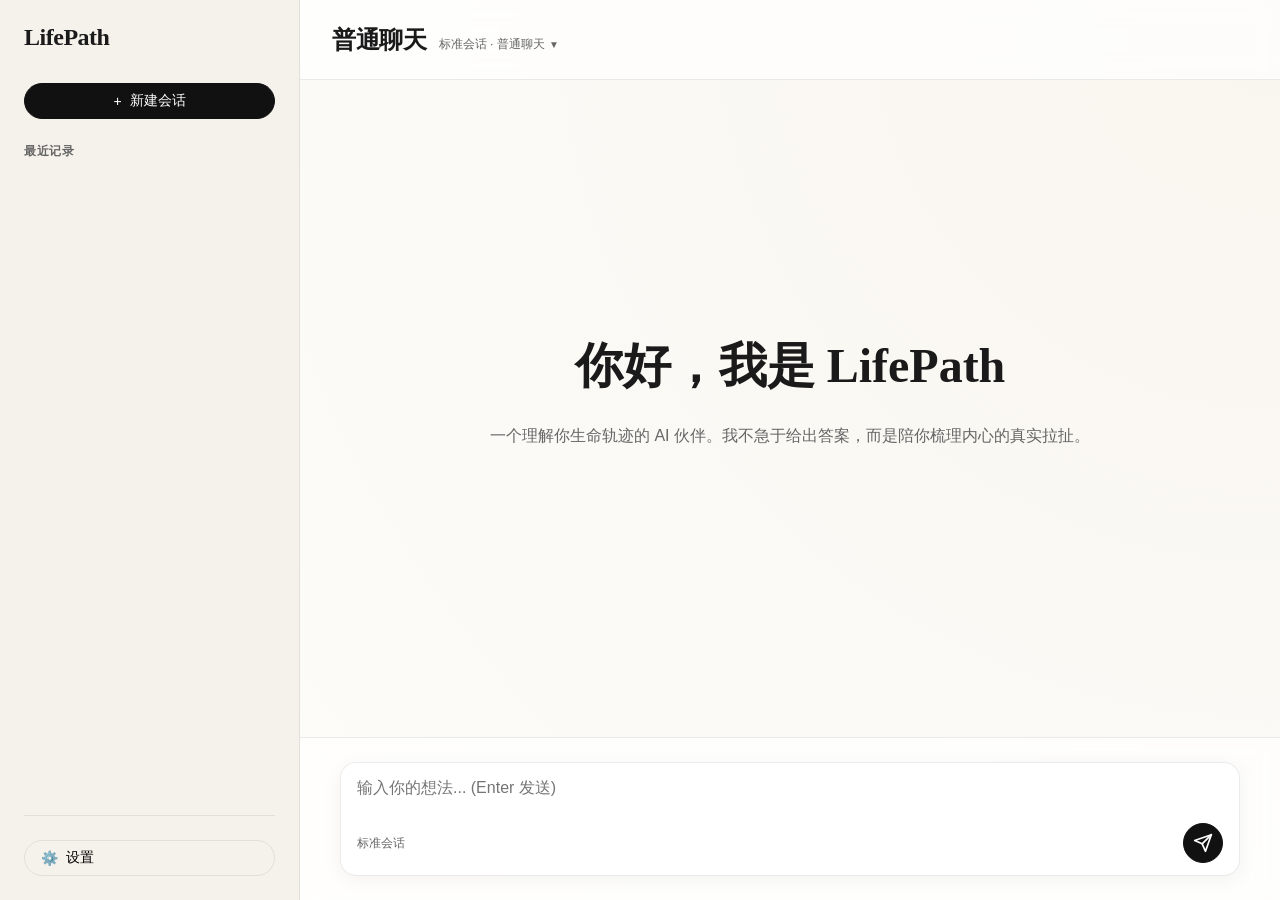
==== commit 90c21656: "feat: settings panel redesign with memory system and file upload" ====
--- a/app/frontend/index.html
+++ b/app/frontend/index.html
@@ -3,1441 +3,227 @@
 <head>
   <meta charset="UTF-8" />
   <meta name="viewport" content="width=device-width, initial-scale=1.0" />
-  <title>LifePath AI</title>
-  <style>
-    :root {
-      --bg: #f7f4ee;
-      --panel: rgba(255,255,255,0.74);
-      --panel-strong: rgba(255,255,255,0.9);
-      --line: rgba(24,24,24,0.08);
-      --line-2: rgba(24,24,24,0.14);
-      --text: #151515;
-      --muted: #6f6a63;
-      --muted-2: #8f887e;
-      --shadow: 0 20px 60px rgba(28,22,13,0.08);
-      --card-shadow: 0 14px 40px rgba(35,27,18,0.06);
-      --radius-xl: 28px;
-      --radius-lg: 22px;
-      --radius-md: 18px;
-      --maxw: 1440px;
-    }
-    * { box-sizing: border-box; }
-    html, body {
-      margin: 0;
-      min-height: 100%;
-      color: var(--text);
-      background:
-        radial-gradient(circle at 8% 18%, rgba(189, 198, 222, 0.42), transparent 24%),
-        radial-gradient(circle at 84% 24%, rgba(214, 202, 186, 0.36), transparent 26%),
-        radial-gradient(circle at 78% 82%, rgba(229, 213, 165, 0.18), transparent 20%),
-        linear-gradient(180deg, #fbfaf7 0%, #f6f2eb 52%, #f4efe7 100%);
-      font-family: Inter, "PingFang SC", "Microsoft YaHei", sans-serif;
-      -webkit-font-smoothing: antialiased;
-      text-rendering: optimizeLegibility;
-    }
-    body::before {
-      content: "";
-      position: fixed;
-      inset: 0;
-      pointer-events: none;
-      background:
-        radial-gradient(ellipse at left bottom, rgba(113, 132, 170, 0.12), transparent 30%),
-        radial-gradient(ellipse at right top, rgba(144, 157, 181, 0.12), transparent 28%);
-      z-index: 0;
-    }
-    .page {
-      position: relative;
-      z-index: 1;
-      max-width: var(--maxw);
-      margin: 0 auto;
-      padding: 20px;
-    }
-    .app-shell {
-      min-height: calc(100vh - 40px);
-      display: grid;
-      grid-template-columns: 270px minmax(0, 1fr) 320px;
-      grid-template-rows: 84px minmax(0, 1fr) 240px;
-      grid-template-areas:
-        "left top right"
-        "left main right"
-        "left bottom right";
-      gap: 18px;
-      transition: filter 0.28s ease, transform 0.28s ease;
-    }
-    .app-shell.blurred {
-      filter: blur(8px) saturate(0.95);
-      transform: scale(0.992);
-      pointer-events: none;
-      user-select: none;
-    }
-    .panel {
-      background: var(--panel);
-      border: 1px solid var(--line);
-      border-radius: var(--radius-xl);
-      box-shadow: var(--shadow);
-      backdrop-filter: blur(18px);
-      -webkit-backdrop-filter: blur(18px);
-      overflow: hidden;
-    }
-    .topbar {
-      grid-area: top;
-      display: flex;
-      align-items: center;
-      justify-content: space-between;
-      padding: 0 24px;
-      background:
-        linear-gradient(180deg, rgba(255,255,255,0.82), rgba(255,255,255,0.64)),
-        radial-gradient(circle at 20% 0%, rgba(203, 213, 231, 0.18), transparent 24%);
-      overflow: visible;
-    }
-    .brand-wrap {
-      display: flex;
-      align-items: center;
-      gap: 16px;
-      min-width: 0;
-    }
-    .brand-dot {
-      width: 12px;
-      height: 12px;
-      border-radius: 999px;
-      background: #101010;
-      box-shadow: 0 0 0 8px rgba(17,17,17,0.04);
-      flex: 0 0 auto;
-    }
-    .header-actions {
-      display: flex;
-      align-items: center;
-      gap: 10px;
-    }
-    .ghost-btn, .solid-btn, .icon-btn, .secondary-btn, .chip-btn, .type-btn {
-      border: 1px solid var(--line);
-      background: rgba(255,255,255,0.5);
-      color: var(--text);
-      border-radius: 999px;
-      cursor: pointer;
-      transition: 0.18s ease;
-    }
-    .ghost-btn:hover, .solid-btn:hover, .icon-btn:hover, .secondary-btn:hover, .chip-btn:hover, .type-btn:hover {
-      transform: translateY(-1px);
-      background: rgba(255,255,255,0.75);
-      border-color: var(--line-2);
-    }
-    .ghost-btn, .secondary-btn { padding: 11px 16px; }
-    .solid-btn {
-      padding: 12px 18px;
-      background: #111;
-      color: #fff;
-      border-color: #111;
-    }
-    .solid-btn:hover { background: #202020; border-color: #202020; }
-    .icon-btn {
-      width: 42px;
-      height: 42px;
-      font-size: 15px;
-      display: inline-grid;
-      place-items: center;
-    }
-    .mode-dropdown { position: relative; }
-    .mode-trigger {
-      min-width: 240px;
-      max-width: 340px;
-      min-height: 50px;
-      padding: 10px 16px 10px 18px;
-      border: 1px solid var(--line);
-      background: rgba(255,255,255,0.65);
-      color: var(--text);
-      border-radius: 999px;
-      cursor: pointer;
-      display: inline-flex;
-      align-items: center;
-      justify-content: space-between;
-      gap: 12px;
-      transition: 0.18s ease;
-      box-shadow: 0 8px 24px rgba(40, 31, 19, 0.04);
-    }
-    .mode-trigger:hover {
-      background: rgba(255,255,255,0.82);
-      border-color: var(--line-2);
-    }
-    .mode-trigger-text { min-width: 0; text-align: left; }
-    .mode-trigger-title {
-      font-family: "Iowan Old Style", "Palatino Linotype", "Times New Roman", serif;
-      font-size: 28px;
-      line-height: 1;
-      letter-spacing: -0.03em;
-      font-weight: 600;
-      color: #0f0f0f;
-    }
-    .mode-trigger-sub {
-      font-size: 11px;
-      line-height: 1.45;
-      color: var(--muted);
-      margin-top: 4px;
-      white-space: nowrap;
-      overflow: hidden;
-      text-overflow: ellipsis;
-      max-width: 250px;
-    }
-    .mode-trigger .arrow {
-      font-size: 12px;
-      color: var(--muted);
-      transition: transform 0.18s ease;
-      flex: 0 0 auto;
-    }
-    .mode-dropdown.open .mode-trigger .arrow { transform: rotate(180deg); }
-    .mode-menu {
-      position: absolute;
-      top: calc(100% + 12px);
-      left: 0;
-      width: 460px;
-      background: rgba(252, 250, 245, 0.98);
-      border: 1px solid rgba(24,24,24,0.09);
-      border-radius: 26px;
-      box-shadow: 0 24px 70px rgba(30, 24, 17, 0.14);
-      display: none;
-      padding: 10px;
-      z-index: 80;
-      backdrop-filter: blur(18px);
-      -webkit-backdrop-filter: blur(18px);
-    }
-    .mode-dropdown.open .mode-menu { display: block; }
-    .mode-menu-label {
-      font-size: 14px;
-      color: var(--muted-2);
-      padding: 12px 16px 8px 16px;
-      font-weight: 600;
-    }
-    .type-switch {
-      display: grid;
-      grid-template-columns: 1fr 1fr;
-      gap: 8px;
-      padding: 0 8px 8px 8px;
-    }
-    .type-btn {
-      text-align: left;
-      padding: 12px 14px;
-      border-radius: 18px;
-      background: rgba(255,255,255,0.68);
-    }
-    .type-btn.active {
-      background: rgba(17,17,17,0.06);
-      border-color: rgba(17,17,17,0.1);
-    }
-    .type-btn-title {
-      font-size: 14px;
-      font-weight: 700;
-      margin-bottom: 4px;
-    }
-    .type-btn-desc {
-      font-size: 12px;
-      line-height: 1.6;
-      color: var(--muted);
-    }
-    .privacy-rule-card {
-      margin: 0 8px 8px 8px;
-      padding: 12px 14px;
-      border-radius: 18px;
-      border: 1px solid rgba(17,17,17,0.06);
-      background: rgba(255,255,255,0.68);
-      display: none;
-    }
-    .privacy-rule-card.show { display: block; }
-    .privacy-rule-title {
-      font-size: 13px;
-      font-weight: 700;
-      margin-bottom: 8px;
-    }
-    .privacy-rule-list {
-      display: grid;
-      gap: 6px;
-      font-size: 12px;
-      color: var(--muted);
-      line-height: 1.7;
-    }
-    .mode-primary-item {
-      position: relative;
-      border-radius: 20px;
-      transition: background 0.16s ease;
-    }
-    .mode-primary-row {
-      width: 100%;
-      text-align: left;
-      padding: 14px 16px;
-      border: none;
-      background: transparent;
-      border-radius: 20px;
-      cursor: pointer;
-      transition: 0.16s ease;
-      position: relative;
-    }
-    .mode-primary-row:hover,
-    .mode-primary-item.open > .mode-primary-row,
-    .mode-primary-item:hover > .mode-primary-row {
-      background: rgba(17,17,17,0.045);
-    }
-    .mode-primary-item.active > .mode-primary-row {
-      background: rgba(17,17,17,0.055);
-    }
-    .mode-primary-title {
-      font-size: 18px;
-      line-height: 1.35;
-      font-weight: 600;
-      letter-spacing: -0.01em;
-      padding-right: 36px;
-    }
-    .mode-primary-desc {
-      font-size: 12px;
-      color: var(--muted);
-      margin-top: 4px;
-      line-height: 1.6;
-      max-width: 250px;
-    }
-    .submenu-caret {
-      position: absolute;
-      right: 16px;
-      top: 24px;
-      color: var(--muted);
-      font-size: 12px;
-    }
-    .mode-primary-item.active.no-capability > .mode-primary-row::after {
-      content: "✓";
-      position: absolute;
-      right: 16px;
-      top: 18px;
-      font-size: 18px;
-      font-weight: 700;
-      color: #111;
-    }
-    .mode-submenu {
-      position: absolute;
-      left: calc(100% + 10px);
-      top: 0;
-      width: 280px;
-      background: rgba(252, 250, 245, 0.98);
-      border: 1px solid rgba(24,24,24,0.09);
-      border-radius: 22px;
-      box-shadow: 0 24px 60px rgba(30, 24, 17, 0.12);
-      padding: 8px;
-      display: none;
-      z-index: 90;
-    }
-    .mode-primary-item.has-submenu:hover .mode-submenu,
-    .mode-primary-item.has-submenu.open .mode-submenu {
-      display: block;
-    }
-    .mode-submenu-head {
-      padding: 10px 12px 8px 12px;
-      font-size: 12px;
-      color: var(--muted-2);
-      font-weight: 600;
-      letter-spacing: 0.04em;
-      text-transform: uppercase;
-    }
-    .mode-subitem {
-      width: 100%;
-      text-align: left;
-      padding: 12px 14px;
-      border: none;
-      background: transparent;
-      border-radius: 16px;
-      cursor: pointer;
-      transition: 0.16s ease;
-      position: relative;
-    }
-    .mode-subitem:hover { background: rgba(17,17,17,0.045); }
-    .mode-subitem.active { background: rgba(17,17,17,0.055); }
-    .mode-subitem.active::after {
-      content: "✓";
-      position: absolute;
-      right: 12px;
-      top: 12px;
-      font-weight: 700;
-    }
-    .mode-subitem-title { font-size: 15px; font-weight: 600; padding-right: 24px; }
-    .mode-subitem-desc { font-size: 12px; line-height: 1.6; color: var(--muted); margin-top: 4px; }
-    .role-note {
-      margin-top: 8px;
-      padding: 8px 10px;
-      border-radius: 14px;
-      background: rgba(17,17,17,0.04);
-      font-size: 11px;
-      line-height: 1.6;
-      color: var(--muted);
-    }
-    .leftbar {
-      grid-area: left;
-      display: flex;
-      flex-direction: column;
-      background:
-        linear-gradient(180deg, rgba(255,255,255,0.78), rgba(255,255,255,0.54)),
-        radial-gradient(circle at 10% 0%, rgba(199, 209, 228, 0.16), transparent 28%);
-    }
-    .left-head, .right-head {
-      display: flex;
-      align-items: center;
-      justify-content: space-between;
-      padding: 18px 18px 14px 18px;
-      border-bottom: 1px solid var(--line);
-    }
-    .left-head-title, .right-head-title, .section-title {
-      font-size: 14px;
-      font-weight: 700;
-      letter-spacing: 0.01em;
-    }
-    .mini { color: var(--muted); font-size: 12px; line-height: 1.6; }
-    .left-tools {
-      display: flex;
-      gap: 8px;
-      padding: 14px 18px;
-      border-bottom: 1px solid var(--line);
-    }
-    .search {
-      width: 100%;
-      background: rgba(255,255,255,0.72);
-      color: var(--text);
-      border: 1px solid var(--line);
-      border-radius: 999px;
-      padding: 11px 14px;
-      outline: none;
-    }
-    .conversations {
-      overflow: auto;
-      padding: 12px;
-      display: flex;
-      flex-direction: column;
-      gap: 10px;
-    }
-    .conv-item {
-      padding: 14px;
-      border: 1px solid transparent;
-      border-radius: 20px;
-      background: rgba(255,255,255,0.42);
-      cursor: pointer;
-      transition: 0.18s ease;
-      box-shadow: 0 6px 20px rgba(25, 20, 14, 0.02);
-    }
-    .conv-item:hover {
-      background: rgba(255,255,255,0.72);
-      border-color: var(--line);
-    }
-    .conv-item.active {
-      border-color: rgba(17,17,17,0.12);
-      background: rgba(255,255,255,0.9);
-    }
-    .conv-title { font-size: 13px; font-weight: 600; line-height: 1.6; color: #191919; }
-    .conv-meta {
-      margin-top: 10px;
-      display: flex;
-      justify-content: space-between;
-      align-items: center;
-      gap: 8px;
-    }
-    .tag {
-      display: inline-flex;
-      align-items: center;
-      gap: 6px;
-      padding: 5px 10px;
-      border-radius: 999px;
-      font-size: 11px;
-      background: rgba(17,17,17,0.045);
-      color: #202020;
-      border: 1px solid rgba(17,17,17,0.05);
-    }
-    .main {
-      grid-area: main;
-      display: flex;
-      flex-direction: column;
-      min-height: 0;
-      background:
-        linear-gradient(180deg, rgba(255,255,255,0.74), rgba(255,255,255,0.52)),
-        radial-gradient(circle at 50% -10%, rgba(197, 207, 224, 0.16), transparent 30%);
-      position: relative;
-    }
-    .main::before {
-      content: "";
-      position: absolute;
-      inset: 0;
-      pointer-events: none;
-      background:
-        radial-gradient(circle at 15% 85%, rgba(213, 201, 165, 0.10), transparent 20%),
-        radial-gradient(circle at 90% 18%, rgba(150, 168, 201, 0.10), transparent 18%);
-      opacity: 0.9;
-    }
-    .chat-scroll {
-      position: relative;
-      z-index: 1;
-      flex: 1;
-      overflow: auto;
-      padding: 30px 34px 16px 34px;
-      display: flex;
-      flex-direction: column;
-      gap: 18px;
-    }
-    .hero-copy { margin-bottom: 10px; padding: 6px 4px 10px 4px; }
-    .hero-eyebrow {
-      font-size: 12px;
-      letter-spacing: 0.18em;
-      text-transform: uppercase;
-      color: var(--muted-2);
-      margin-bottom: 12px;
-      font-weight: 600;
-    }
-    .hero-title {
-      font-family: "Iowan Old Style", "Palatino Linotype", "Times New Roman", serif;
-      font-size: clamp(40px, 5vw, 72px);
-      line-height: 0.98;
-      letter-spacing: -0.05em;
-      margin: 0;
-      font-weight: 600;
-      max-width: 760px;
-    }
-    .hero-title span { display: block; }
-    .hero-subtext {
-      margin-top: 18px;
-      max-width: 650px;
-      font-size: 15px;
-      line-height: 2;
-      color: var(--muted);
-    }
-    .system-tip {
-      align-self: flex-start;
-      background: rgba(255,255,255,0.72);
-      border: 1px solid var(--line);
-      color: var(--muted);
-      border-radius: 999px;
-      padding: 9px 15px;
-      font-size: 12px;
-      backdrop-filter: blur(10px);
-    }
-    .capability-tip {
-      display: none;
-      align-items: center;
-      justify-content: space-between;
-      gap: 14px;
-      width: min(860px, 100%);
-      align-self: center;
-      padding: 14px 16px;
-      border-radius: 22px;
-      border: 1px solid rgba(17,17,17,0.07);
-      background: rgba(255,255,255,0.86);
-      box-shadow: 0 14px 36px rgba(36, 29, 21, 0.05);
-    }
-    .capability-tip.show { display: flex; }
-    .capability-tip-text { font-size: 13px; line-height: 1.8; color: var(--text); }
-    .capability-tip-text strong { font-weight: 700; }
-    .capability-tip-actions { display: flex; align-items: center; gap: 8px; flex: 0 0 auto; }
-    .capability-chip {
-      display: inline-flex;
-      align-items: center;
-      gap: 8px;
-      padding: 8px 12px;
-      border-radius: 999px;
-      border: 1px solid rgba(17,17,17,0.08);
-      background: rgba(255,255,255,0.88);
-      font-size: 12px;
-      color: var(--text);
-    }
-    .capability-chip button {
-      border: none;
-      background: transparent;
-      cursor: pointer;
-      font-size: 14px;
-      padding: 0;
-      line-height: 1;
-      color: var(--muted);
-    }
-    .hero-showcase {
-      margin-top: 6px;
-      width: min(900px, 100%);
-      align-self: center;
-      border-radius: 36px;
-      border: 1px solid rgba(17,17,17,0.06);
-      background:
-        linear-gradient(180deg, rgba(255,255,255,0.86), rgba(255,255,255,0.72)),
-        linear-gradient(135deg, rgba(211, 219, 235, 0.16), rgba(233, 217, 173, 0.10));
-      box-shadow: 0 28px 80px rgba(26, 19, 12, 0.08);
-      overflow: hidden;
-      position: relative;
-    }
-    .hero-showcase::before {
-      content: "";
-      position: absolute;
-      inset: 0;
-      pointer-events: none;
-      background:
-        radial-gradient(circle at 10% 75%, rgba(234, 215, 120, 0.18), transparent 18%),
-        radial-gradient(circle at 65% 28%, rgba(165, 184, 214, 0.20), transparent 24%),
-        radial-gradient(circle at 82% 20%, rgba(184, 167, 216, 0.12), transparent 16%);
-      opacity: 0.8;
-    }
-    .showcase-header {
-      position: relative;
-      z-index: 1;
-      display: flex;
-      align-items: center;
-      justify-content: space-between;
-      padding: 18px 22px;
-      border-bottom: 1px solid rgba(17,17,17,0.05);
-      background: rgba(255,255,255,0.36);
-    }
-    .showcase-dots { display: flex; gap: 8px; }
-    .showcase-dots span {
-      width: 10px;
-      height: 10px;
-      border-radius: 999px;
-      background: rgba(17,17,17,0.14);
-    }
-    .showcase-title { font-size: 13px; color: var(--muted); }
-    .showcase-body {
-      position: relative;
-      z-index: 1;
-      display: grid;
-      grid-template-columns: 1.08fr 0.92fr;
-      gap: 20px;
-      padding: 24px;
-      min-height: 400px;
-    }
-    .showcase-left { display: flex; flex-direction: column; gap: 16px; }
-    .msg-row { display: flex; gap: 12px; max-width: 92%; }
-    .msg-row.user { align-self: flex-end; flex-direction: row-reverse; }
-    .avatar {
-      width: 40px;
-      height: 40px;
-      border-radius: 16px;
-      flex: 0 0 auto;
-      display: grid;
-      place-items: center;
-      font-size: 13px;
-      font-weight: 700;
-      background: rgba(255,255,255,0.82);
-      border: 1px solid rgba(17,17,17,0.06);
-      box-shadow: 0 8px 20px rgba(30, 25, 19, 0.04);
-    }
-    .avatar.ai { background: rgba(255,255,255,0.94); }
-    .bubble {
-      padding: 16px 18px;
-      border-radius: 24px;
-      line-height: 1.95;
-      font-size: 14px;
-      border: 1px solid rgba(17,17,17,0.05);
-      background: rgba(255,255,255,0.84);
-      box-shadow: 0 12px 30px rgba(37, 28, 17, 0.04);
-    }
-    .msg-row.user .bubble { background: rgba(248, 245, 239, 0.95); }
-    .mini-summary {
-      border-radius: 24px;
-      border: 1px solid rgba(17,17,17,0.05);
-      background: rgba(255,255,255,0.82);
-      padding: 18px;
-      box-shadow: 0 12px 30px rgba(37, 28, 17, 0.04);
-    }
-    .mini-summary > div:first-child {
-      font-family: "Iowan Old Style", "Palatino Linotype", "Times New Roman", serif;
-      font-size: 22px;
-      letter-spacing: -0.02em;
-      margin-bottom: 8px;
-    }
-    .summary-grid {
-      display: grid;
-      grid-template-columns: 1fr 1fr;
-      gap: 12px;
-      margin-top: 12px;
-    }
-    .summary-item {
-      border: 1px solid rgba(17,17,17,0.05);
-      background: rgba(250,248,244,0.82);
-      border-radius: 18px;
-      padding: 14px;
-    }
-    .summary-item .k { color: var(--muted); font-size: 12px; margin-bottom: 8px; }
-    .summary-item .v { font-size: 13px; line-height: 1.8; }
-    .showcase-right { display: flex; flex-direction: column; gap: 14px; }
-    .watercolor-card {
-      min-height: 190px;
-      border-radius: 28px;
-      position: relative;
-      overflow: hidden;
-      border: 1px solid rgba(17,17,17,0.05);
-      background:
-        linear-gradient(180deg, rgba(245, 246, 250, 0.65), rgba(248, 243, 234, 0.72)),
-        radial-gradient(circle at 72% 20%, rgba(182, 186, 217, 0.55), transparent 18%),
-        radial-gradient(circle at 35% 32%, rgba(170, 190, 220, 0.52), transparent 22%),
-        radial-gradient(circle at 18% 78%, rgba(238, 209, 110, 0.42), transparent 18%);
-      box-shadow: 0 18px 40px rgba(34, 28, 21, 0.05);
-    }
-    .watercolor-card::before {
-      content: "";
-      position: absolute;
-      inset: 0;
-      background:
-        radial-gradient(ellipse at 58% 46%, rgba(125, 149, 188, 0.58), transparent 14%),
-        radial-gradient(ellipse at 44% 48%, rgba(150, 171, 208, 0.52), transparent 16%),
-        radial-gradient(ellipse at 28% 52%, rgba(177, 195, 225, 0.42), transparent 16%),
-        radial-gradient(ellipse at 64% 74%, rgba(244, 220, 130, 0.34), transparent 14%),
-        radial-gradient(ellipse at 16% 86%, rgba(235, 204, 93, 0.28), transparent 12%);
-      opacity: 0.95;
-      filter: blur(6px);
-    }
-    .watercolor-card::after {
-      content: "";
-      position: absolute;
-      left: -4%;
-      right: -4%;
-      bottom: -6%;
-      height: 48%;
-      background:
-        radial-gradient(ellipse at 24% 68%, rgba(239, 207, 93, 0.60), transparent 14%),
-        radial-gradient(ellipse at 38% 76%, rgba(242, 212, 115, 0.55), transparent 15%),
-        radial-gradient(ellipse at 50% 70%, rgba(214, 191, 107, 0.34), transparent 12%),
-        radial-gradient(ellipse at 78% 62%, rgba(194, 201, 140, 0.16), transparent 15%);
-      filter: blur(7px);
-      opacity: 0.9;
-    }
-    .side-card {
-      border-radius: 24px;
-      border: 1px solid rgba(17,17,17,0.05);
-      background: rgba(255,255,255,0.76);
-      padding: 16px;
-      box-shadow: 0 14px 34px rgba(36, 29, 21, 0.04);
-    }
-    .side-card-title { font-size: 13px; font-weight: 700; margin-bottom: 8px; }
-    .side-card p { margin: 0; font-size: 13px; color: var(--muted); line-height: 1.8; }
-    .feature-strip {
-      margin-top: 12px;
-      display: grid;
-      grid-template-columns: repeat(3, 1fr);
-      gap: 14px;
-    }
-    .feature-card {
-      border-radius: 24px;
-      padding: 20px;
-      border: 1px solid rgba(17,17,17,0.05);
-      background: rgba(255,255,255,0.7);
-      box-shadow: 0 12px 28px rgba(36, 29, 21, 0.04);
-    }
-    .feature-no {
-      font-family: "Iowan Old Style", "Palatino Linotype", "Times New Roman", serif;
-      font-size: 32px;
-      line-height: 1;
-      letter-spacing: -0.04em;
-      margin-bottom: 14px;
-      color: #171717;
-    }
-    .feature-title { font-size: 15px; font-weight: 700; margin-bottom: 8px; }
-    .feature-text { font-size: 13px; line-height: 1.9; color: var(--muted); }
-    .bottom {
-      grid-area: bottom;
-      display: flex;
-      flex-direction: column;
-      justify-content: space-between;
-      gap: 12px;
-      background:
-        linear-gradient(180deg, rgba(255,255,255,0.76), rgba(255,255,255,0.56)),
-        radial-gradient(circle at 20% 0%, rgba(204, 214, 231, 0.16), transparent 22%);
-      padding: 16px;
-    }
-    .mode-panel {
-      border: 1px solid rgba(17,17,17,0.05);
-      border-radius: 24px;
-      background: rgba(255,255,255,0.68);
-      padding: 16px 18px;
-      box-shadow: 0 10px 26px rgba(36, 29, 21, 0.04);
-    }
-    .mode-head {
-      display: flex;
-      align-items: flex-start;
-      justify-content: space-between;
-      gap: 12px;
-    }
-    .mode-status-stack { display: flex; flex-direction: column; gap: 6px; }
-    .mode-secondary-line { font-size: 12px; color: var(--muted); }
-    .mode-chip-row {
-      display: flex;
-      flex-wrap: wrap;
-      gap: 8px;
-      margin-top: 2px;
-    }
-    .input-panel {
-      display: grid;
-      grid-template-columns: 1fr auto;
-      gap: 12px;
-      align-items: end;
-    }
-    .input-wrap {
-      border: 1px solid rgba(17,17,17,0.05);
-      border-radius: 28px;
-      background: rgba(255,255,255,0.82);
-      padding: 14px 16px 12px 16px;
-      box-shadow: 0 12px 28px rgba(36, 29, 21, 0.04);
-    }
-    .input-toolbar {
-      display: flex;
-      justify-content: space-between;
-      align-items: center;
-      color: var(--muted);
-      font-size: 12px;
-      margin-bottom: 10px;
-      gap: 12px;
-    }
-    .textarea {
-      width: 100%;
-      min-height: 78px;
-      max-height: 180px;
-      resize: vertical;
-      border: none;
-      outline: none;
-      background: transparent;
-      color: var(--text);
-      line-height: 1.95;
-      font-size: 14px;
-    }
-    .input-capability-row {
-      display: none;
-      align-items: center;
-      gap: 8px;
-      flex-wrap: wrap;
-      margin-top: 10px;
-      padding-top: 10px;
-      border-top: 1px dashed rgba(17,17,17,0.08);
-    }
-    .input-capability-row.show { display: flex; }
-    .send-btn {
-      min-width: 118px;
-      height: 56px;
-      border-radius: 999px;
-      border: 1px solid #111;
-      background: #111;
-      color: #fff;
-      cursor: pointer;
-      transition: 0.18s ease;
-      box-shadow: 0 10px 30px rgba(17, 17, 17, 0.14);
-    }
-    .send-btn:hover { background: #202020; border-color: #202020; transform: translateY(-1px); }
-    .rightbar {
-      grid-area: right;
-      display: flex;
-      flex-direction: column;
-      min-height: 0;
-      background:
-        linear-gradient(180deg, rgba(255,255,255,0.78), rgba(255,255,255,0.56)),
-        radial-gradient(circle at 82% 10%, rgba(210, 200, 180, 0.18), transparent 22%);
-    }
-    .right-scroll {
-      overflow: auto;
-      padding: 14px;
-      display: flex;
-      flex-direction: column;
-      gap: 14px;
-    }
-    .card {
-      border: 1px solid rgba(17,17,17,0.05);
-      border-radius: 24px;
-      background: rgba(255,255,255,0.72);
-      padding: 16px;
-      box-shadow: var(--card-shadow);
-    }
-    .card-title { font-size: 13px; font-weight: 700; margin-bottom: 10px; }
-    .entry-grid { display: grid; gap: 10px; }
-    .entry-btn, .memory-block {
-      width: 100%;
-      text-align: left;
-      border: 1px solid rgba(17,17,17,0.06);
-      background: rgba(255,255,255,0.84);
-      border-radius: 18px;
-      padding: 14px;
-      cursor: pointer;
-      transition: 0.18s ease;
-      box-shadow: 0 8px 20px rgba(35, 27, 18, 0.03);
-    }
-    .entry-btn:hover, .memory-block:hover {
-      transform: translateY(-1px);
-      background: rgba(255,255,255,0.96);
-      border-color: rgba(17,17,17,0.1);
-    }
-    .entry-btn-title { font-size: 14px; font-weight: 700; margin-bottom: 4px; }
-    .entry-btn-desc { font-size: 12px; line-height: 1.7; color: var(--muted); }
-    .memory-list { display: flex; flex-direction: column; gap: 10px; }
-    .memory-block .m-k { color: var(--muted); font-size: 11px; margin-bottom: 7px; }
-    .memory-block .m-v { font-size: 13px; line-height: 1.8; color: var(--text); }
-    .setting-row {
-      display: flex;
-      align-items: center;
-      justify-content: space-between;
-      gap: 12px;
-      padding: 11px 0;
-      border-bottom: 1px dashed rgba(17,17,17,0.07);
-    }
-    .setting-row:last-child { border-bottom: none; }
-    .toggle {
-      width: 48px;
-      height: 28px;
-      background: rgba(17,17,17,0.08);
-      border: 1px solid rgba(17,17,17,0.08);
-      border-radius: 999px;
-      position: relative;
-      flex: 0 0 auto;
-    }
-    .toggle::after {
-      content: "";
-      position: absolute;
-      top: 3px;
-      left: 22px;
-      width: 20px;
-      height: 20px;
-      border-radius: 999px;
-      background: #111;
-    }
-    .overlay {
-      position: fixed;
-      inset: 0;
-      z-index: 120;
-      display: none;
-      align-items: flex-start;
-      justify-content: center;
-      padding: 56px 24px 24px;
-      background: rgba(248, 244, 236, 0.26);
-      backdrop-filter: blur(2px);
-      -webkit-backdrop-filter: blur(2px);
-    }
-    .overlay.show { display: flex; }
-    .memory-modal {
-      width: min(980px, 100%);
-      min-height: 420px;
-      max-height: calc(100vh - 100px);
-      overflow: auto;
-      border-radius: 32px;
-      border: 1px solid rgba(17,17,17,0.08);
-      background:
-        linear-gradient(180deg, rgba(255,255,255,0.94), rgba(255,255,255,0.88)),
-        radial-gradient(circle at 80% 16%, rgba(189, 199, 223, 0.18), transparent 20%);
-      box-shadow: 0 36px 110px rgba(31, 24, 16, 0.18);
-      padding: 24px 24px 26px;
-      position: relative;
-      animation: riseIn 0.24s ease;
-    }
-    @keyframes riseIn {
-      from { opacity: 0; transform: translateY(18px) scale(0.985); }
-      to { opacity: 1; transform: translateY(0) scale(1); }
-    }
-    .memory-modal-head {
-      display: flex;
-      align-items: flex-start;
-      justify-content: space-between;
-      gap: 16px;
-      margin-bottom: 18px;
-    }
-    .memory-modal-kicker {
-      font-size: 12px;
-      color: var(--muted-2);
-      letter-spacing: 0.16em;
-      text-transform: uppercase;
-      margin-bottom: 8px;
-      font-weight: 600;
-    }
-    .memory-modal-title {
-      font-family: "Iowan Old Style", "Palatino Linotype", "Times New Roman", serif;
-      font-size: 38px;
-      line-height: 1;
-      letter-spacing: -0.04em;
-      margin: 0;
-      font-weight: 600;
-    }
-    .memory-modal-desc {
-      margin-top: 10px;
-      color: var(--muted);
-      font-size: 14px;
-      line-height: 1.9;
-      max-width: 720px;
-    }
-    .memory-close {
-      width: 42px;
-      height: 42px;
-      border-radius: 999px;
-      border: 1px solid rgba(17,17,17,0.08);
-      background: rgba(255,255,255,0.84);
-      cursor: pointer;
-      font-size: 18px;
-      line-height: 1;
-      flex: 0 0 auto;
-      transition: 0.18s ease;
-    }
-    .memory-close:hover { background: #fff; transform: translateY(-1px); }
-    .memory-modal-grid {
-      display: grid;
-      grid-template-columns: 1.1fr 0.9fr;
-      gap: 18px;
-      margin-top: 18px;
-    }
-    .memory-modal-card {
-      border: 1px solid rgba(17,17,17,0.06);
-      border-radius: 24px;
-      background: rgba(255,255,255,0.74);
-      padding: 18px;
-      box-shadow: 0 12px 30px rgba(35, 27, 18, 0.04);
-    }
-    .memory-modal-card-title { font-size: 14px; font-weight: 700; margin-bottom: 10px; }
-    .memory-points, .memory-timeline { display: flex; flex-direction: column; gap: 10px; }
-    .memory-point {
-      padding: 12px 14px;
-      border-radius: 16px;
-      background: rgba(250,248,244,0.92);
-      border: 1px solid rgba(17,17,17,0.05);
-      font-size: 13px;
-      line-height: 1.8;
-    }
-    .timeline-item {
-      position: relative;
-      padding-left: 18px;
-      font-size: 13px;
-      line-height: 1.8;
-      color: var(--text);
-    }
-    .timeline-item::before {
-      content: "";
-      position: absolute;
-      left: 0;
-      top: 0.65em;
-      width: 8px;
-      height: 8px;
-      border-radius: 999px;
-      background: #111;
-    }
-    .memory-tags { display: flex; flex-wrap: wrap; gap: 8px; margin-top: 12px; }
-    .memory-tag {
-      padding: 7px 10px;
-      border-radius: 999px;
-      font-size: 12px;
-      background: rgba(17,17,17,0.05);
-      border: 1px solid rgba(17,17,17,0.05);
-    }
-    @media (max-width: 1320px) {
-      .app-shell { grid-template-columns: 240px minmax(0, 1fr) 280px; }
-      .showcase-body, .memory-modal-grid { grid-template-columns: 1fr; }
-      .mode-menu { width: 380px; }
-      .mode-submenu { left: auto; right: 0; top: calc(100% + 8px); }
-      .mode-primary-item.has-submenu:hover .mode-submenu,
-      .mode-primary-item.has-submenu.open .mode-submenu { display: block; }
-    }
-    @media (max-width: 1080px) {
-      .app-shell {
-        grid-template-columns: 88px minmax(0, 1fr);
-        grid-template-rows: 84px minmax(0, 1fr) 260px;
-        grid-template-areas:
-          "left top"
-          "left main"
-          "left bottom";
-      }
-      .rightbar { display: none; }
-      .left-head-title, .conv-title, .mini, .search, .conv-meta span { display: none; }
-      .left-tools { justify-content: center; }
-      .conversations { padding: 8px; }
-      .conv-item { padding: 10px; }
-      .conv-meta { justify-content: center; }
-      .topbar { padding: 0 16px; }
-      .mode-trigger { min-width: 200px; max-width: 240px; }
-      .mode-menu { width: 320px; }
-      .mode-submenu { position: static; width: 100%; margin-top: 8px; }
-      .hero-title { font-size: 44px; }
-      .feature-strip { grid-template-columns: 1fr; }
-      .summary-grid { grid-template-columns: 1fr; }
-      .capability-tip { flex-direction: column; align-items: flex-start; }
-    }
-    @media (max-width: 760px) {
-      .page { padding: 12px; }
-      .app-shell { gap: 12px; }
-      .brand-dot { display: none; }
-      .mode-trigger { min-width: 170px; max-width: 220px; min-height: 44px; }
-      .mode-trigger-title { font-size: 24px; }
-      .mode-menu { width: 280px; left: auto; right: 0; }
-      .chat-scroll { padding: 20px 18px 14px 18px; }
-      .hero-title { font-size: 38px; }
-      .input-panel { grid-template-columns: 1fr; }
-      .send-btn { width: 100%; }
-      .overlay { padding: 20px 12px 12px; }
-      .memory-modal { padding: 18px; border-radius: 24px; }
-      .memory-modal-title { font-size: 30px; }
-      .mode-trigger-sub { display: none; }
-    }
-  </style>
+  <title>LifePath AI - 深度生命导向系统</title>
+  <link rel="stylesheet" href="styles.css?v=2">
 </head>
 <body>
-  <div class="page">
-    <div class="app-shell" id="appShell">
-      <aside class="leftbar panel">
-        <div class="left-head">
-          <div>
-            <div class="left-head-title">会话记录</div>
-            <div class="mini">Quiet archive</div>
-          </div>
-          <button class="icon-btn" title="折叠">☰</button>
-        </div>
-
-        <div class="left-tools">
-          <input class="search" value="搜索会话…" />
-        </div>
-
-        <div class="conversations">
-          <div class="conv-item active">
-            <div class="conv-title">关于读研和工作的纠结</div>
-            <div class="conv-meta">
-              <span class="mini">今天 21:34</span>
-              <span class="tag">标准会话</span>
-            </div>
-          </div>
-
-          <div class="conv-item">
-            <div class="conv-title">为什么我总在稳定和成长之间摇摆</div>
-            <div class="conv-meta">
-              <span class="mini">昨天 23:10</span>
-              <span class="tag">深度理解</span>
-            </div>
-          </div>
-
-          <div class="conv-item">
-            <div class="conv-title">最近状态有点乱</div>
-            <div class="conv-meta">
-              <span class="mini">3 天前</span>
-              <span class="tag">不留痕聊天</span>
-            </div>
-          </div>
-
-          <div class="conv-item">
-            <div class="conv-title">要不要去深圳发展</div>
-            <div class="conv-meta">
-              <span class="mini">4 天前</span>
-              <span class="tag">决策辅助</span>
-            </div>
-          </div>
-        </div>
-      </aside>
-
-      <header class="topbar panel">
-        <div class="brand-wrap">
-          <div class="brand-dot"></div>
-          <div class="mode-dropdown" id="modeDropdown">
-            <button class="mode-trigger" id="modeTrigger" type="button">
-              <div class="mode-trigger-text">
-                <div class="mode-trigger-title">LifePath AI</div>
-                <div class="mode-trigger-sub" id="modeTriggerSub">标准会话 · 普通聊天</div>
-              </div>
-              <span class="arrow">▾</span>
+  <div class="app-container" id="appShell">
+    <!-- Sidebar -->
+    <aside class="sidebar">
+      <div class="brand" style="margin-bottom: 32px;">LifePath</div>
+      
+      <div style="margin-bottom: 24px;">
+        <button class="btn btn-primary" id="newThreadBtn" style="width: 100%; justify-content: center;">
+          <span>+</span> 新建会话
+        </button>
+      </div>
+
+      <div class="section-label" style="font-size: 12px; color: var(--muted); margin-bottom: 12px; font-weight: 600; text-transform: uppercase; letter-spacing: 0.05em;">最近记录</div>
+      <div class="conversations" style="flex: 1; overflow-y: auto;">
+        <!-- Conversations will be injected here -->
+      </div>
+
+      <div class="sidebar-footer" style="margin-top: auto; padding-top: 24px; border-top: 1px solid var(--border);">
+        <button class="btn" id="settingsTrigger" style="width: 100%; justify-content: flex-start;">
+          <span>⚙️</span> 设置
+        </button>
+      </div>
+    </aside>
+
+    <!-- Main Content -->
+    <main class="main-content">
+      <header class="top-bar">
+        <div class="mode-info">
+          <div id="modeTrigger" style="cursor: pointer;">
+            <span class="brand" id="currentModeTitle">普通聊天</span>
+            <span style="font-size: 12px; color: var(--muted); margin-left: 8px;" id="modeTriggerSub">标准会话</span>
+            <span style="font-size: 10px; color: var(--muted);">▼</span>
+          </div>
+        </div>
+
+        <div class="header-actions" id="topModeChipRow">
+          <!-- Active capability chips -->
+        </div>
+      </header>
+
+      <!-- Chat Area -->
+      <div class="chat-messages" id="messageList">
+        <div id="welcomeBlock" style="text-align: center; margin: auto; max-width: 600px;">
+          <h1 style="font-family: var(--font-serif); font-size: 48px; margin-bottom: 24px;">你好，我是 LifePath</h1>
+          <p style="color: var(--muted); line-height: 1.8; margin-bottom: 32px;">
+            一个理解你生命轨迹的 AI 伙伴。我不急于给出答案，而是陪你梳理内心的真实拉扯。
+          </p>
+        </div>
+      </div>
+
+      <!-- Input Area -->
+      <div class="chat-input-container">
+        <div class="input-wrapper">
+          <div id="inputCapabilityRow" style="margin-bottom: 8px;"></div>
+          <textarea id="chatInput" placeholder="输入你的想法... (Enter 发送)" rows="1"></textarea>
+          <div class="input-actions">
+            <div style="font-size: 12px; color: var(--muted);" id="sessionTypeTip">标准会话</div>
+            <button class="btn btn-primary btn-icon" id="sendBtn">
+              <svg width="20" height="20" viewBox="0 0 24 24" fill="none" stroke="currentColor" stroke-width="2" stroke-linecap="round" stroke-linejoin="round"><line x1="22" y1="2" x2="11" y2="13"></line><polygon points="22 2 15 22 11 13 2 9 22 2"></polygon></svg>
             </button>
-
-            <div class="mode-menu">
-              <div class="mode-menu-label">会话类型</div>
-              <div class="type-switch">
-                <button class="type-btn active" type="button" data-session-type="标准会话">
-                  <div class="type-btn-title">标准会话</div>
-                  <div class="type-btn-desc">正常读取与写回长期理解。</div>
-                </button>
-                <button class="type-btn" type="button" data-session-type="不留痕聊天">
-                  <div class="type-btn-title">不留痕聊天</div>
-                  <div class="type-btn-desc">读取已有理解，但不写回任何长期记忆。</div>
-                </button>
-              </div>
-
-              <div class="privacy-rule-card" id="privacyRuleCard">
-                <div class="privacy-rule-title">不留痕聊天规则</div>
-                <div class="privacy-rule-list">
-                  <div>• 读取已有理解</div>
-                  <div>• 可使用全部主模式和二级能力</div>
-                  <div>• 不写回任何长期记忆</div>
-                </div>
-              </div>
-
-              <div class="mode-menu-label">主模式</div>
-
-              <div class="mode-primary-item no-submenu" data-primary="普通聊天">
-                <button class="mode-primary-row" type="button" data-primary-select="普通聊天">
-                  <div class="mode-primary-title">普通聊天</div>
-                  <div class="mode-primary-desc">默认对话模式，保持自然、轻量、持续的理解。</div>
-                </button>
-              </div>
-
-              <div class="mode-primary-item has-submenu" data-primary="深度理解">
-                <button class="mode-primary-row" type="button" data-primary-select="深度理解">
-                  <div class="mode-primary-title">深度理解</div>
-                  <div class="mode-primary-desc">适合复杂问题、内在冲突与更深入的拆解过程。</div>
-                  <span class="submenu-caret">›</span>
-                </button>
-                <div class="mode-submenu">
-                  <div class="mode-submenu-head">二级能力</div>
-                  <button class="mode-subitem" type="button" data-capability="自我对立视角" data-parent="深度理解">
-                    <div class="mode-subitem-title">自我对立视角</div>
-                    <div class="mode-subitem-desc">从你内在相反立场切入，帮助看见拉扯与未说出口的矛盾。</div>
-                  </button>
-                </div>
-              </div>
-
-              <div class="mode-primary-item has-submenu" data-primary="决策辅助">
-                <button class="mode-primary-row" type="button" data-primary-select="决策辅助">
-                  <div class="mode-primary-title">决策辅助</div>
-                  <div class="mode-primary-desc">适合比较路径、分析选项、拆解决策中的代价与收益。</div>
-                  <span class="submenu-caret">›</span>
-                </button>
-                <div class="mode-submenu">
-                  <div class="mode-submenu-head">二级能力</div>
-                  <button class="mode-subitem" type="button" data-capability="多角色聊天" data-parent="决策辅助">
-                    <div class="mode-subitem-title">多角色聊天</div>
-                    <div class="mode-subitem-desc">让不同角色立场并行发声，帮助你看清每条路径的真实张力。</div>
-                    <div class="role-note">内含角色：未来视角</div>
-                  </button>
-                </div>
-              </div>
-            </div>
-          </div>
-        </div>
-
-        <div class="header-actions">
-          <button class="ghost-btn">Archive</button>
-          <button class="solid-btn">New thread</button>
-        </div>
-      </header>
-
-      <main class="main panel">
-        <div class="chat-scroll">
-          <section class="hero-copy">
-            <div class="hero-eyebrow">Quiet intelligence</div>
-            <h1 class="hero-title">
-              <span>Speak once.</span>
-              <span>Be understood over time.</span>
-            </h1>
-            <div class="hero-subtext">
-              一个更安静、更克制的长期对话界面。它不急着给答案，而是逐步理解你的处境、你的节奏，以及每次选择背后的真实拉扯。
-            </div>
-          </section>
-
-          <div class="system-tip" id="sessionTypeTip">当前会话类型：标准会话</div>
-
-          <div class="capability-tip" id="capabilityTip">
-            <div class="capability-tip-text" id="capabilityTipText"></div>
-            <div class="capability-tip-actions" id="capabilityTipActions"></div>
-          </div>
-
-          <section class="hero-showcase">
-            <div class="showcase-header">
-              <div class="showcase-dots">
-                <span></span><span></span><span></span>
-              </div>
-              <div class="showcase-title">LifePath Dashboard Mockup</div>
-              <div class="showcase-title" id="currentModeBadge">普通聊天</div>
-            </div>
-
-            <div class="showcase-body">
-              <div class="showcase-left">
-                <div class="msg-row">
-                  <div class="avatar ai">AI</div>
-                  <div class="bubble">
-                    你前面说的那种纠结，我听起来已经不只是“选 offer”这么简单了。它更像是你又一次站在“长期成长”和“眼下安全感”之间。
-                  </div>
-                </div>
-
-                <div class="msg-row user">
-                  <div class="avatar">你</div>
-                  <div class="bubble">
-                    对，我其实知道自己会更想去成长高一点的地方，但每次真的到做决定的时候，我又会害怕。
-                  </div>
-                </div>
-
-                <div class="msg-row">
-                  <div class="avatar ai">AI</div>
-                  <div class="bubble">
-                    我先不急着给你结论。按你现在说的，你真正卡住的不是“哪个更好”，而是“如果我去争取更大的空间，我能不能承受那种不确定”。
-                  </div>
-                </div>
-
-                <div class="mini-summary">
-                  <div>阶段性理解</div>
-                  <div class="summary-grid">
-                    <div class="summary-item">
-                      <div class="k">当前问题</div>
-                      <div class="v">两个 offer 的表面选择，背后是成长空间与安全感的冲突。</div>
-                    </div>
-                    <div class="summary-item">
-                      <div class="k">可能的内在拉扯</div>
-                      <div class="v">想往前走，但在高不确定性节点会更容易先保住稳定。</div>
-                    </div>
-                  </div>
-                </div>
-              </div>
-
-              <div class="showcase-right">
-                <div class="watercolor-card"></div>
-
-                <div class="side-card">
-                  <div class="side-card-title">当前模式说明</div>
-                  <p id="currentModeDesc">正常聊天，逐步了解你当前的状态与问题。</p>
-                </div>
-
-                <div class="side-card">
-                  <div class="side-card-title">当前会话中的持续状态</div>
-                  <p id="capabilityPersistentDesc">当前没有开启二级能力。若在顶部模式菜单中开启，它会在本会话持续生效，直到手动关闭或切换模式。</p>
-                </div>
-              </div>
-            </div>
-          </section>
-
-          <section class="feature-strip">
-            <div class="feature-card">
-              <div class="feature-no">01</div>
-              <div class="feature-title">会话类型 + 模式树</div>
-              <div class="feature-text">先决定标准会话或不留痕聊天，再在普通聊天、深度理解、决策辅助之间切换，结构稳定清晰。</div>
-            </div>
-
-            <div class="feature-card">
-              <div class="feature-no">02</div>
-              <div class="feature-title">二级能力单选</div>
-              <div class="feature-text">第一版不允许自由叠加。深度理解仅对应自我对立视角，决策辅助仅对应多角色聊天。</div>
-            </div>
-
-            <div class="feature-card">
-              <div class="feature-no">03</div>
-              <div class="feature-title">显式可关闭</div>
-              <div class="feature-text">能力开启后持续显示在顶部与输入区下方，并用可点 x 的 chip 提供直觉关闭入口。</div>
-            </div>
-          </section>
-        </div>
-      </main>
-
-      <section class="bottom panel">
-        <div class="mode-panel">
-          <div class="mode-head">
-            <div class="mode-status-stack">
-              <div class="section-title" id="currentModeTitle">普通聊天</div>
-              <div class="mode-secondary-line" id="currentSessionLine">当前会话类型：标准会话</div>
-              <div class="mode-secondary-line" id="currentModeSecondaryLine">当前未开启二级能力</div>
-              <div class="mode-chip-row" id="topModeChipRow"></div>
-              <div class="mini" id="currentModeMiniDesc">正常聊天，逐步了解你当前的状态与问题。</div>
-            </div>
-            <button class="icon-btn" title="折叠">⌃</button>
-          </div>
-        </div>
-
-        <div class="input-panel">
-          <div class="input-wrap">
-            <div class="input-toolbar">
-              <span>你可以随时聊天，也可以在关键问题上切到更深分析</span>
-              <span>Enter 发送 · Shift + Enter 换行</span>
-            </div>
-            <textarea class="textarea">我现在有两个 offer，一个更稳，一个成长更高，我想认真分析一下。</textarea>
-            <div class="input-capability-row" id="inputCapabilityRow"></div>
-          </div>
-          <button class="send-btn">发送</button>
-        </div>
-      </section>
-
-      <aside class="rightbar panel">
-        <div class="right-head">
-          <div>
-            <div class="right-head-title">侧边功能区</div>
-            <div class="mini">Quiet tools</div>
-          </div>
-          <button class="icon-btn" title="折叠">⟫</button>
-        </div>
-
-        <div class="right-scroll">
-          <div class="card">
-            <div class="card-title">补充对我的理解</div>
-            <div class="entry-grid">
-              <button class="entry-btn" id="addUnderstandingBtn">
-                <div class="entry-btn-title">上传资料</div>
-                <div class="entry-btn-desc">上传聊天记录、日记、简历或自述，用已有资料补充对你的理解。</div>
-              </button>
-              <button class="entry-btn" id="pasteUnderstandingBtn">
-                <div class="entry-btn-title">粘贴文字</div>
-                <div class="entry-btn-desc">直接粘贴一段经历、自我介绍或近期状态，作为另一种补充入口。</div>
-              </button>
-            </div>
-          </div>
-
-          <div class="card">
-            <div class="card-title">设置</div>
-            <div class="setting-row">
-              <div>
-                <div>自动生成标题</div>
-                <div class="mini">根据聊天内容生成会话名</div>
-              </div>
-              <div class="toggle"></div>
-            </div>
-            <div class="setting-row">
-              <div>
-                <div>轻量主动提醒</div>
-                <div class="mini">识别重大问题时提示切换更深模式</div>
-              </div>
-              <div class="toggle"></div>
-            </div>
-            <div class="setting-row">
-              <div>
-                <div>上传后重建画像</div>
-                <div class="mini">新资料纳入全局背景知识</div>
-              </div>
-              <div class="toggle"></div>
-            </div>
-          </div>
-
-          <div class="card">
-            <div class="card-title">用户记忆</div>
-            <div class="memory-list">
-              <button class="memory-block" data-memory-title="默认简化" data-memory-kicker="Memory Layer 01" data-memory-desc="默认简化是对你长期画像的轻量表达。它不会铺开全部细节，而是把最稳定、最常被用到的理解压缩成简短可调用的版本。" data-memory-points='["表达风格偏克制，愿意慢慢讲清楚真正的顾虑。","做选择时会同时看长期成长和现实安全感。","不喜欢过度被推动，更接受被陪着拆解问题。"]' data-memory-tags='["轻量调用","稳定画像","默认展示"]' data-memory-timeline='["用于大多数普通对话的快速上下文。","优先保持简洁，避免让系统反应显得太重。"]'>
-                <div class="m-k">第一层</div>
-                <div class="m-v"><strong>默认简化</strong>：长期画像的轻量版本，用最少的信息支持最自然的回应。</div>
-              </button>
-
-              <button class="memory-block" data-memory-title="全局动态记忆" data-memory-kicker="Memory Layer 02" data-memory-desc="全局动态记忆保存最近几周到几个月内持续变化的重要主题。它反映你正处于什么阶段、哪些问题反复出现、哪些判断正在变化。" data-memory-points='["最近持续围绕读研、工作与城市选择做比较。","稳定感与成长空间的冲突是阶段性主线。","你更愿意在充分理解自己后再做决定，而不是被立即推动。","近期对长期路径的敏感度提高，容易在关键节点反复确认。"]' data-memory-tags='["近期阶段","变化主题","跨会话延续","会更新"]' data-memory-timeline='["近两周：多次提到成长机会与安全感的权衡。","近一月：开始更认真看待长期路径，而不是只看眼前结果。","当前阶段：对重要决定的后果感更强，也更需要温和陪伴。"]'>
-                <div class="m-k">第二层</div>
-                <div class="m-v"><strong>全局动态记忆</strong>：记录最近阶段的重要变化、长期主题与反复出现的问题。</div>
-              </button>
-
-              <button class="memory-block" data-memory-title="当前会话短期记忆" data-memory-kicker="Memory Layer 03" data-memory-desc="当前会话短期记忆只属于这条聊天线程。它保留刚刚说过的上下文、当下的重点问题以及这轮对话形成的临时结论。" data-memory-points='["本轮对话聚焦在两个 offer 的比较。","你已经承认自己更想去成长性更高的地方。","真正卡住的不是信息不够，而是对不确定性的承受问题。"]' data-memory-tags='["线程内记忆","临时上下文","本轮状态"]' data-memory-timeline='["开头：表达两个 offer 的差异。","中段：识别真正卡点是不确定性。","当前：希望继续拆解自己在怕什么。"]'>
-                <div class="m-k">第三层</div>
-                <div class="m-v"><strong>当前会话短期记忆</strong>：只服务当前聊天线程，帮助回复保持连续、贴近当下。</div>
-              </button>
-
-              <button class="memory-block" data-memory-title="当前状态快照" data-memory-kicker="Memory Layer 04" data-memory-desc="当前状态快照是一种轻量判断。它不等于长期画像，而是标记你此刻更接近怎样的心理状态或阶段氛围。" data-memory-points='["当前更像处于重要转折期。","表面平静，但内在有明显拉扯。","适合慢节奏分析，不适合被催促做决定。"]' data-memory-tags='["轻量判断","此刻状态","即时参考"]' data-memory-timeline='["当前标签：转折期。","辅助作用：帮助系统决定回应节奏与语气。"]'>
-                <div class="m-k">第四层</div>
-                <div class="m-v"><strong>当前状态快照</strong>：对你此刻状态的轻量判断，比如焦虑中、转折期、反复纠结中。</div>
-              </button>
-            </div>
-          </div>
-        </div>
-      </aside>
+          </div>
+        </div>
+      </div>
+    </main>
+  </div>
+
+  <!-- Mode Dropdown (Floating) -->
+  <div id="modeDropdown" class="modal-overlay" style="background: transparent;">
+    <div class="modal" style="position: absolute; top: 80px; left: 332px; width: 400px; padding: 20px;">
+      <div class="section-label" style="font-size: 12px; color: var(--muted); margin-bottom: 12px; font-weight: 600;">选择模式</div>
+      <div class="mode-menu">
+        <div class="mode-primary-item" data-primary="普通聊天">
+          <button class="btn" style="width: 100%; justify-content: flex-start; margin-bottom: 8px;" data-primary-select="普通聊天">
+            <strong>普通聊天</strong> - 逐步了解现状
+          </button>
+        </div>
+        <div class="mode-primary-item" data-primary="深度理解">
+          <button class="btn" style="width: 100%; justify-content: flex-start; margin-bottom: 8px;" data-primary-select="深度理解">
+            <strong>深度理解</strong> - 拆解情绪与模式
+          </button>
+          <div style="padding-left: 20px;">
+            <button class="btn mode-subitem" data-capability="自我对立视角" data-parent="深度理解" style="font-size: 12px; margin-bottom: 4px;">开启：自我对立视角</button>
+          </div>
+        </div>
+        <div class="mode-primary-item" data-primary="决策辅助">
+          <button class="btn" style="width: 100%; justify-content: flex-start; margin-bottom: 8px;" data-primary-select="决策辅助">
+            <strong>决策辅助</strong> - 比较路径与代价
+          </button>
+          <div style="padding-left: 20px;">
+            <button class="btn mode-subitem" data-capability="多角色聊天" data-parent="决策辅助" style="font-size: 12px; margin-bottom: 4px;">开启：多角色聊天</button>
+          </div>
+        </div>
+      </div>
+      <div style="margin-top: 16px; padding-top: 16px; border-top: 1px solid var(--border);">
+        <button class="btn" data-session-type="标准会话">标准会话</button>
+        <button class="btn" data-session-type="不留痕聊天">不留痕聊天</button>
+      </div>
     </div>
   </div>
 
-  <div class="overlay" id="memoryOverlay">
-    <div class="memory-modal" id="memoryModal" role="dialog" aria-modal="true" aria-labelledby="memoryModalTitle">
-      <div class="memory-modal-head">
-        <div>
-          <div class="memory-modal-kicker" id="memoryModalKicker">Memory Layer</div>
-          <h2 class="memory-modal-title" id="memoryModalTitle">全局动态记忆</h2>
-          <div class="memory-modal-desc" id="memoryModalDesc">这里显示该记忆层的详细信息。</div>
-        </div>
-        <button class="memory-close" id="memoryCloseBtn" aria-label="关闭">×</button>
-      </div>
-
-      <div class="memory-modal-grid">
-        <div class="memory-modal-card">
-          <div class="memory-modal-card-title">当前内容</div>
-          <div class="memory-points" id="memoryPoints"></div>
-        </div>
-
-        <div style="display:flex; flex-direction:column; gap:18px;">
-          <div class="memory-modal-card">
-            <div class="memory-modal-card-title">时间线 / 使用方式</div>
-            <div class="memory-timeline" id="memoryTimeline"></div>
-          </div>
-
-          <div class="memory-modal-card">
-            <div class="memory-modal-card-title">标签</div>
-            <div class="memory-tags" id="memoryTags"></div>
-          </div>
-        </div>
+  <!-- Settings Modal (Redesigned: 3 sections) -->
+  <div id="settingsOverlay" class="modal-overlay">
+    <div class="modal settings-modal">
+      <!-- Main View -->
+      <div id="settingsMainView">
+        <div class="modal-header">
+          <h2 style="font-family: var(--font-serif);">设置</h2>
+          <button class="btn btn-icon" id="closeSettings" style="border: none;">✕</button>
+        </div>
+
+        <!-- Section 1: Model Config -->
+        <div class="settings-section">
+          <div class="settings-section-title">⚙️ 模型配置</div>
+          <div class="form-group">
+            <label>API Key</label>
+            <input type="password" id="apiKeyInput" placeholder="sk-...">
+          </div>
+          <div class="form-group">
+            <label>Base URL</label>
+            <input type="text" id="baseUrlInput" placeholder="https://api.deepseek.com/v1">
+          </div>
+          <div class="form-group">
+            <label>Model</label>
+            <input type="text" id="modelInput" placeholder="deepseek-chat">
+          </div>
+          <div class="form-group" style="display: flex; align-items: center; justify-content: space-between;">
+            <div>
+              <div style="font-weight: 600;">Mock 模式</div>
+              <div style="font-size: 12px; color: var(--muted);" id="mockToggleDesc">开启后不消耗额度</div>
+            </div>
+            <button class="btn" id="mockToggleBtn">切换</button>
+          </div>
+          <button class="btn btn-primary" id="saveSettingsBtn" style="width: 100%; justify-content: center; margin-top: 8px;">保存配置</button>
+        </div>
+
+        <!-- Section 2: File Upload -->
+        <div class="settings-section">
+          <div class="settings-section-title">📎 资料上传</div>
+          <p style="font-size: 13px; color: var(--muted); margin-bottom: 16px;">上传你的个人资料（简历、日记、自述等），系统将自动分析并建立你的长期画像。</p>
+          <button class="btn" id="uploadTriggerBtn" style="width: 100%; justify-content: center; margin-bottom: 16px;">
+            选择文件并上传
+          </button>
+          <div id="uploadLoading" class="upload-loading" style="display: none;">
+            <div class="spinner"></div>
+            <span>正在分析资料，生成画像中...</span>
+          </div>
+        </div>
+
+        <!-- Section 3: Uploaded Files -->
+        <div class="settings-section">
+          <div class="settings-section-title">📁 已上传文件</div>
+          <div id="fileList" class="file-list"></div>
+          <div id="fileListEmpty" style="font-size: 13px; color: var(--muted); padding: 8px 0;">暂无上传文件</div>
+        </div>
+
+        <!-- Section 3: Memory -->
+        <div class="settings-section">
+          <div class="settings-section-title">🧠 我的记忆</div>
+          <p style="font-size: 13px; color: var(--muted); margin-bottom: 16px;">查看系统对你的理解。点击卡片查看详情。</p>
+          <div class="memory-cards">
+            <div class="memory-card" data-memory-type="static_profile">
+              <div class="memory-card-icon">📌</div>
+              <div class="memory-card-body">
+                <div class="memory-card-title">全局静态画像</div>
+                <div class="memory-card-desc" id="memCardStatic">长期画像底座，包含性格、表达风格等</div>
+              </div>
+              <div class="memory-card-arrow">→</div>
+            </div>
+            <div class="memory-card" data-memory-type="dynamic_memory">
+              <div class="memory-card-icon">🔄</div>
+              <div class="memory-card-body">
+                <div class="memory-card-title">全局动态记忆</div>
+                <div class="memory-card-desc" id="memCardDynamic">系统记住的长期变化与主题</div>
+              </div>
+              <div class="memory-card-arrow">→</div>
+            </div>
+            <div class="memory-card" data-memory-type="short_term">
+              <div class="memory-card-icon">💬</div>
+              <div class="memory-card-body">
+                <div class="memory-card-title">当前会话短期记忆</div>
+                <div class="memory-card-desc" id="memCardShort">当前会话的上下文摘要</div>
+              </div>
+              <div class="memory-card-arrow">→</div>
+            </div>
+            <div class="memory-card" data-memory-type="snapshot">
+              <div class="memory-card-icon">📊</div>
+              <div class="memory-card-body">
+                <div class="memory-card-title">当前状态快照</div>
+                <div class="memory-card-desc" id="memCardSnapshot">系统对你近期状态的判断</div>
+              </div>
+              <div class="memory-card-arrow">→</div>
+            </div>
+          </div>
+        </div>
+      </div>
+
+      <!-- Detail View (hidden by default) -->
+      <div id="settingsDetailView" style="display: none;">
+        <div class="modal-header">
+          <button class="btn" id="backToMainBtn" style="border: none; font-size: 14px;">← 返回</button>
+          <button class="btn btn-icon" id="closeSettingsDetail" style="border: none;">✕</button>
+        </div>
+        <h2 id="detailTitle" style="font-family: var(--font-serif); margin-bottom: 8px;"></h2>
+        <p id="detailDesc" style="color: var(--muted); font-size: 13px; margin-bottom: 24px;"></p>
+        <div id="detailContent"></div>
       </div>
     </div>
   </div>
 
+  <!-- Toast / Capability Tip -->
+  <div id="capabilityTip" class="modal-overlay" style="background: transparent; pointer-events: none; align-items: flex-end; padding: 40px;">
+    <div class="bubble" style="pointer-events: auto; background: var(--accent); color: #fff; max-width: 400px;">
+      <div id="capabilityTipText"></div>
+      <div id="capabilityTipActions" style="margin-top: 8px;"></div>
+    </div>
+  </div>
+
   <input type="file" id="hiddenFileInput" style="display:none;" multiple />
-
-  <script src="/static/app.js"></script>
+  <script src="app.js?v=2"></script>
 </body>
 </html>
--- a/app/frontend/styles.css
+++ b/app/frontend/styles.css
@@ -0,0 +1,520 @@
+:root {
+  --bg: #fdfcf9;
+  --sidebar-bg: #f5f2eb;
+  --accent: #111;
+  --text: #1a1a1a;
+  --muted: #666;
+  --border: rgba(0, 0, 0, 0.08);
+  --shadow: 0 4px 20px rgba(0, 0, 0, 0.05);
+  --radius-lg: 24px;
+  --radius-md: 16px;
+  --radius-sm: 8px;
+  --glass: rgba(255, 255, 255, 0.7);
+  --font-serif: "Iowan Old Style", "Palatino Linotype", "Times New Roman", serif;
+  --font-sans: Inter, "PingFang SC", "Microsoft YaHei", sans-serif;
+}
+
+* {
+  box-sizing: border-box;
+  margin: 0;
+  padding: 0;
+}
+
+body {
+  font-family: var(--font-sans);
+  background-color: var(--bg);
+  color: var(--text);
+  height: 100vh;
+  overflow: hidden;
+  display: flex;
+  -webkit-font-smoothing: antialiased;
+}
+
+/* Layout */
+.app-container {
+  display: flex;
+  width: 100%;
+  height: 100%;
+}
+
+.sidebar {
+  width: 300px;
+  background-color: var(--sidebar-bg);
+  border-right: 1px solid var(--border);
+  display: flex;
+  flex-direction: column;
+  padding: 24px;
+  transition: transform 0.3s ease;
+}
+
+.main-content {
+  flex: 1;
+  display: flex;
+  flex-direction: column;
+  position: relative;
+  background: radial-gradient(circle at top right, rgba(230, 220, 200, 0.2), transparent);
+}
+
+/* Top Bar */
+.top-bar {
+  height: 80px;
+  padding: 0 32px;
+  display: flex;
+  align-items: center;
+  justify-content: space-between;
+  border-bottom: 1px solid var(--border);
+  background: var(--glass);
+  backdrop-filter: blur(10px);
+  z-index: 10;
+}
+
+.brand {
+  font-family: var(--font-serif);
+  font-size: 24px;
+  font-weight: 600;
+  letter-spacing: -0.02em;
+}
+
+/* Chat Area */
+.chat-messages {
+  flex: 1;
+  overflow-y: auto;
+  padding: 32px;
+  display: flex;
+  flex-direction: column;
+  gap: 24px;
+  scrollbar-width: thin;
+}
+
+.chat-input-container {
+  padding: 24px 32px;
+  background: var(--glass);
+  backdrop-filter: blur(10px);
+  border-top: 1px solid var(--border);
+}
+
+.input-wrapper {
+  max-width: 900px;
+  margin: 0 auto;
+  position: relative;
+  background: #fff;
+  border: 1px solid var(--border);
+  border-radius: var(--radius-md);
+  padding: 12px 16px;
+  box-shadow: var(--shadow);
+  display: flex;
+  flex-direction: column;
+}
+
+textarea {
+  width: 100%;
+  border: none;
+  outline: none;
+  resize: none;
+  font-family: var(--font-sans);
+  font-size: 16px;
+  line-height: 1.6;
+  min-height: 40px;
+  max-height: 200px;
+}
+
+.input-actions {
+  display: flex;
+  justify-content: space-between;
+  align-items: center;
+  margin-top: 8px;
+}
+
+/* Buttons */
+.btn {
+  padding: 8px 16px;
+  border-radius: 999px;
+  border: 1px solid var(--border);
+  background: transparent;
+  cursor: pointer;
+  font-size: 14px;
+  transition: all 0.2s ease;
+  display: inline-flex;
+  align-items: center;
+  gap: 8px;
+}
+
+.btn:hover {
+  background: rgba(0,0,0,0.03);
+}
+
+.btn-primary {
+  background: var(--accent);
+  color: #fff;
+  border-color: var(--accent);
+}
+
+.btn-primary:hover {
+  background: #333;
+  transform: translateY(-1px);
+}
+
+.btn-icon {
+  width: 40px;
+  height: 40px;
+  padding: 0;
+  justify-content: center;
+  border-radius: 50%;
+}
+
+.btn-danger {
+  color: #c0392b;
+  border-color: rgba(192,57,43,0.2);
+}
+
+.btn-danger:hover {
+  background: rgba(192,57,43,0.05);
+}
+
+/* Messages */
+.message {
+  display: flex;
+  gap: 16px;
+  max-width: 850px;
+  margin: 0 auto;
+  width: 100%;
+  animation: fadeIn 0.3s ease-out forwards;
+}
+
+.message.user {
+  flex-direction: row-reverse;
+}
+
+.avatar {
+  width: 36px;
+  height: 36px;
+  border-radius: 10px;
+  display: flex;
+  align-items: center;
+  justify-content: center;
+  font-weight: bold;
+  font-size: 12px;
+  flex-shrink: 0;
+  background: #eee;
+}
+
+.message.ai .avatar { background: #f0ede6; color: #555; }
+.message.user .avatar { background: #111; color: #fff; }
+
+.bubble {
+  background: #fff;
+  padding: 16px 20px;
+  border-radius: var(--radius-md);
+  box-shadow: 0 2px 10px rgba(0, 0, 0, 0.03);
+  line-height: 1.7;
+  font-size: 15px;
+  border: 1px solid var(--border);
+}
+
+.message.user .bubble {
+  background: #f9f7f2;
+}
+
+/* Modals */
+.modal-overlay {
+  position: fixed;
+  inset: 0;
+  background: rgba(0, 0, 0, 0.2);
+  backdrop-filter: blur(4px);
+  display: none;
+  align-items: center;
+  justify-content: center;
+  z-index: 100;
+}
+
+.modal-overlay.show { display: flex; }
+
+.modal {
+  background: #fff;
+  width: min(500px, 90%);
+  border-radius: var(--radius-lg);
+  padding: 32px;
+  box-shadow: 0 20px 60px rgba(0, 0, 0, 0.1);
+}
+
+.modal-header {
+  display: flex;
+  justify-content: space-between;
+  align-items: center;
+  margin-bottom: 24px;
+}
+
+/* Settings Modal - Scrollable & Wider */
+.settings-modal {
+  width: min(580px, 92%);
+  max-height: 85vh;
+  overflow-y: auto;
+  overflow-x: hidden;
+  scrollbar-width: thin;
+  padding: 28px;
+}
+
+.settings-modal::-webkit-scrollbar {
+  width: 6px;
+}
+
+.settings-modal::-webkit-scrollbar-track {
+  background: transparent;
+}
+
+.settings-modal::-webkit-scrollbar-thumb {
+  background: #ccc;
+  border-radius: 3px;
+}
+
+/* Settings Sections */
+.settings-section {
+  background: #faf8f4;
+  border: 1px solid var(--border);
+  border-radius: var(--radius-md);
+  padding: 24px;
+  margin-bottom: 20px;
+}
+
+.settings-section-title {
+  font-size: 14px;
+  font-weight: 700;
+  letter-spacing: 0.02em;
+  color: var(--text);
+  margin-bottom: 16px;
+  padding-bottom: 12px;
+  border-bottom: 1px solid var(--border);
+  display: flex;
+  align-items: center;
+  gap: 8px;
+}
+
+/* Form */
+.form-group {
+  margin-bottom: 16px;
+}
+
+.form-group label {
+  display: block;
+  font-size: 13px;
+  font-weight: 600;
+  margin-bottom: 8px;
+  color: var(--muted);
+}
+
+.form-group input {
+  width: 100%;
+  padding: 12px 16px;
+  border-radius: var(--radius-sm);
+  border: 1px solid var(--border);
+  font-size: 14px;
+  font-family: var(--font-sans);
+  transition: border-color 0.2s;
+}
+
+.form-group input:focus {
+  outline: none;
+  border-color: #999;
+}
+
+/* Memory Cards */
+.memory-cards {
+  display: grid;
+  grid-template-columns: 1fr 1fr;
+  gap: 12px;
+}
+
+.memory-card {
+  display: flex;
+  flex-direction: column;
+  gap: 10px;
+  padding: 18px;
+  border-radius: var(--radius-md);
+  background: #fff;
+  border: 1px solid var(--border);
+  cursor: pointer;
+  transition: all 0.25s ease;
+  box-shadow: 0 2px 8px rgba(0,0,0,0.03);
+  position: relative;
+  overflow: hidden;
+}
+
+.memory-card::before {
+  content: '';
+  position: absolute;
+  top: 0;
+  left: 0;
+  right: 0;
+  height: 3px;
+  background: linear-gradient(90deg, #ddd, #bbb);
+  opacity: 0;
+  transition: opacity 0.25s;
+}
+
+.memory-card:hover {
+  border-color: #bbb;
+  box-shadow: 0 6px 20px rgba(0,0,0,0.08);
+  transform: translateY(-2px);
+}
+
+.memory-card:hover::before {
+  opacity: 1;
+}
+
+.memory-card-icon {
+  font-size: 28px;
+  line-height: 1;
+}
+
+.memory-card-body {
+  flex: 1;
+  min-width: 0;
+}
+
+.memory-card-title {
+  font-weight: 700;
+  font-size: 13px;
+  margin-bottom: 6px;
+  color: var(--text);
+}
+
+.memory-card-desc {
+  font-size: 11px;
+  color: var(--muted);
+  line-height: 1.5;
+  display: -webkit-box;
+  -webkit-line-clamp: 2;
+  -webkit-box-orient: vertical;
+  overflow: hidden;
+}
+
+.memory-card-arrow {
+  color: var(--muted);
+  font-size: 12px;
+  text-align: right;
+}
+
+/* File List */
+.file-list {
+  display: flex;
+  flex-direction: column;
+  gap: 8px;
+}
+
+.file-item {
+  display: flex;
+  align-items: center;
+  justify-content: space-between;
+  padding: 10px 14px;
+  border-radius: var(--radius-sm);
+  background: #faf8f4;
+  border: 1px solid var(--border);
+  font-size: 13px;
+}
+
+.file-item-name {
+  display: flex;
+  align-items: center;
+  gap: 8px;
+  flex: 1;
+  min-width: 0;
+  overflow: hidden;
+  text-overflow: ellipsis;
+  white-space: nowrap;
+}
+
+.file-item-meta {
+  font-size: 11px;
+  color: var(--muted);
+  margin-left: 12px;
+  flex-shrink: 0;
+}
+
+/* Upload Loading */
+.upload-loading {
+  display: flex;
+  align-items: center;
+  gap: 12px;
+  padding: 16px;
+  border-radius: var(--radius-sm);
+  background: #f0ede6;
+  margin-bottom: 16px;
+  font-size: 13px;
+  color: var(--muted);
+}
+
+.spinner {
+  width: 20px;
+  height: 20px;
+  border: 2px solid var(--border);
+  border-top-color: var(--accent);
+  border-radius: 50%;
+  animation: spin 0.8s linear infinite;
+  flex-shrink: 0;
+}
+
+@keyframes spin {
+  to { transform: rotate(360deg); }
+}
+
+/* Detail View Items */
+.detail-item {
+  display: flex;
+  justify-content: space-between;
+  align-items: flex-start;
+  padding: 14px 16px;
+  border-radius: var(--radius-sm);
+  border: 1px solid var(--border);
+  margin-bottom: 10px;
+  background: #faf8f4;
+}
+
+.detail-item-content {
+  flex: 1;
+  font-size: 14px;
+  line-height: 1.6;
+  min-width: 0;
+}
+
+.detail-item-content .detail-label {
+  font-size: 12px;
+  color: var(--muted);
+  margin-top: 4px;
+}
+
+.detail-item-actions {
+  flex-shrink: 0;
+  margin-left: 12px;
+}
+
+/* Suggest Deeper Tip */
+.suggest-deeper-bar {
+  max-width: 850px;
+  margin: 0 auto;
+  width: 100%;
+  padding: 14px 20px;
+  border-radius: var(--radius-md);
+  background: linear-gradient(135deg, #f0ede6, #e8e4da);
+  border: 1px solid rgba(0,0,0,0.06);
+  display: flex;
+  align-items: center;
+  gap: 12px;
+  animation: fadeIn 0.4s ease-out forwards;
+}
+
+.suggest-deeper-bar .suggest-text {
+  flex: 1;
+  font-size: 13px;
+  color: #444;
+}
+
+.suggest-deeper-bar .btn {
+  font-size: 12px;
+  padding: 6px 14px;
+}
+
+/* Animations */
+@keyframes fadeIn {
+  from { opacity: 0; transform: translateY(10px); }
+  to { opacity: 1; transform: translateY(0); }
+}
